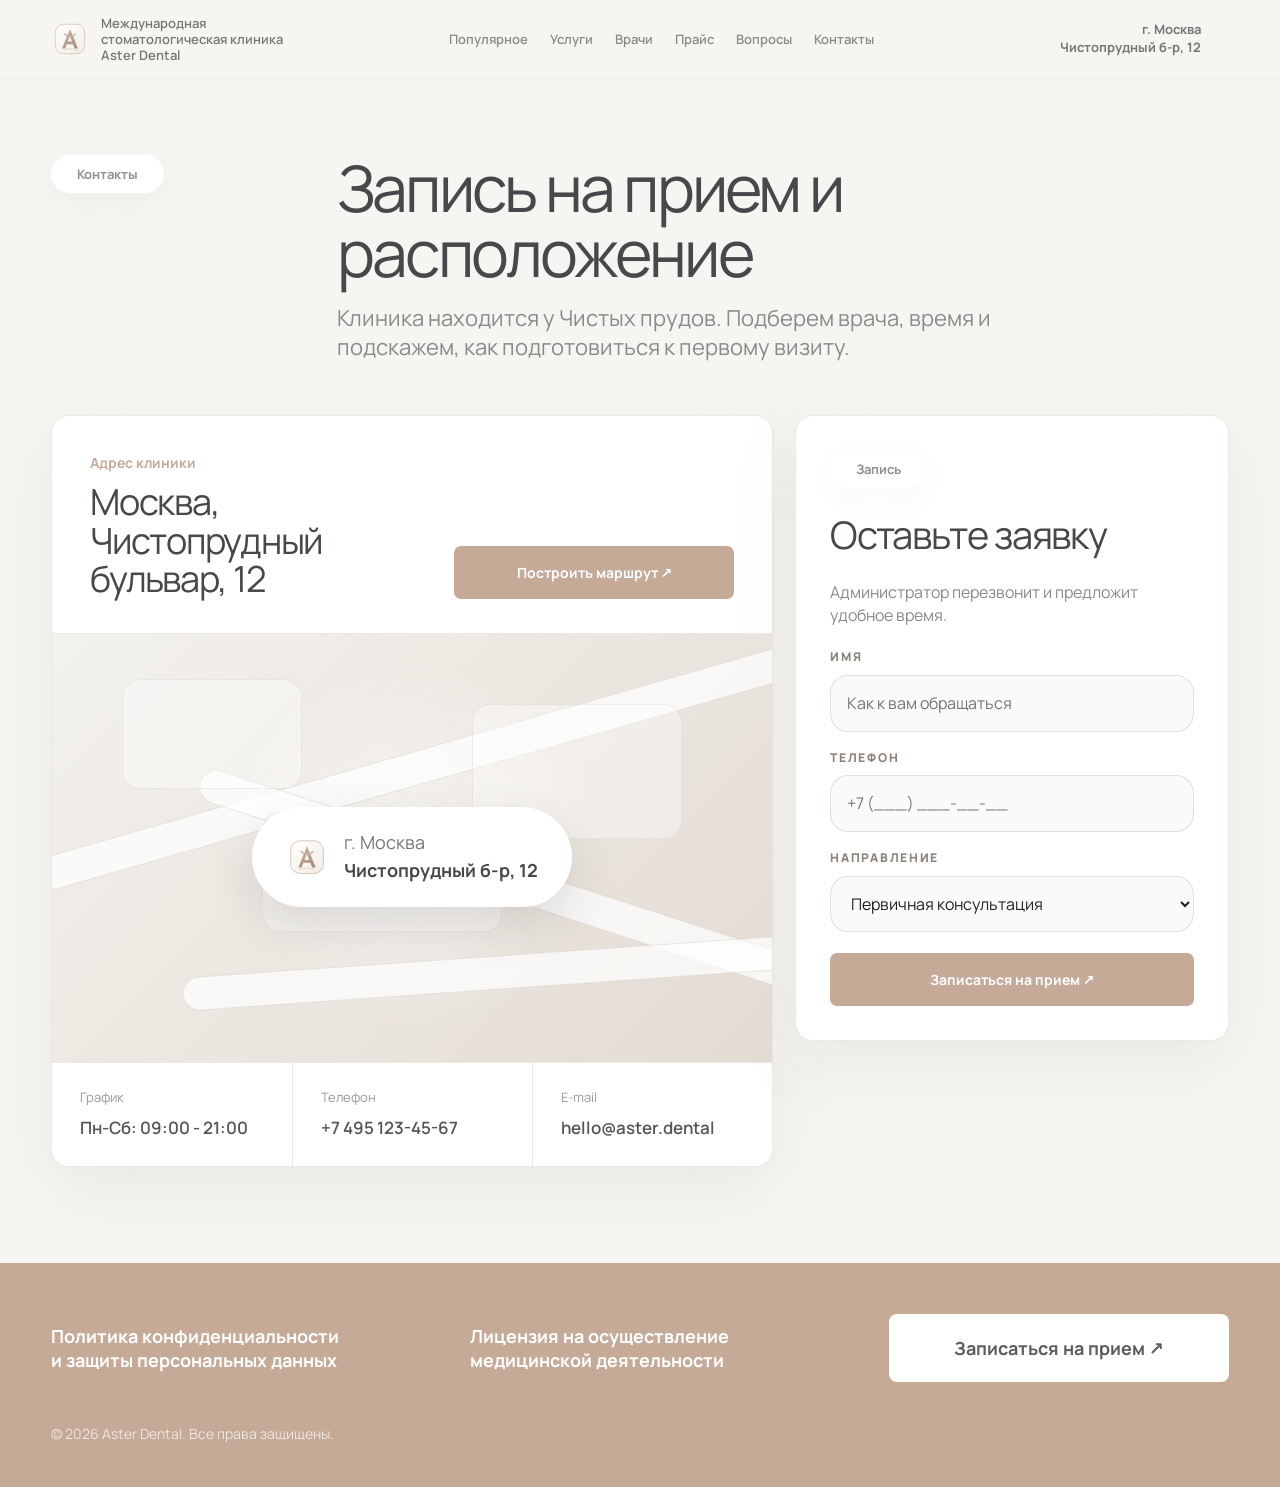
==== contacts.html @ 050e6648 "Initial dental clinic website" ====
<!DOCTYPE html>
<html lang="ru">
<head>
<meta charset="UTF-8" />
<meta name="viewport" content="width=device-width, initial-scale=1.0" />
<title>Контакты — Aster Dental</title>
<link rel="preconnect" href="https://fonts.googleapis.com" />
<link rel="preconnect" href="https://fonts.gstatic.com" crossorigin />
<link href="https://fonts.googleapis.com/css2?family=Manrope:wght@400;500;600;700&display=swap" rel="stylesheet" />
<link rel="stylesheet" href="styles.css" />
</head>
<body class="ref-page">
<header id="hdr" class="ref-header">
  <div class="ref-wrap ref-nav">
    <a class="ref-brand" href="index.html"><img src="assets/aster-mark.svg" alt="" /><span>Международная стоматологическая клиника Aster Dental</span></a>
    <nav class="ref-menu" aria-label="Основная навигация">
      <a href="index.html#programs">Популярное</a>
      <a href="portfolio.html">Услуги</a>
      <a href="index.html#doctors">Врачи</a>
      <a href="portfolio.html">Прайс</a>
      <a href="process.html">Вопросы</a>
      <a href="contacts.html">Контакты</a>
    </nav>
    <a class="ref-address" href="contacts.html">г. Москва<br>Чистопрудный б-р, 12</a>
    <button class="menu-toggle" id="menuBtn" aria-label="Открыть меню">☰</button>
  </div>
</header>

<div class="mobile-nav" id="mnav">
  <button class="close" id="mnavClose" aria-label="Закрыть меню">×</button>
  <a href="index.html">Главная</a>
  <a href="about.html">Клиника</a>
  <a href="portfolio.html">Услуги</a>
  <a href="process.html">Лечение</a>
  <a href="reviews.html">Отзывы</a>
  <a href="contacts.html">Контакты</a>
</div>

<main>
  <section class="contact-hero">
    <div class="ref-wrap contact-hero-grid">
      <span class="ref-chip">Контакты</span>
      <div>
        <h1>Запись на прием и расположение</h1>
        <p>Клиника находится у Чистых прудов. Подберем врача, время и подскажем, как подготовиться к первому визиту.</p>
      </div>
    </div>
  </section>

  <section class="contact-shell ref-wrap">
    <div class="contact-map-card reveal">
      <div class="contact-map-top">
        <div>
          <span>Адрес клиники</span>
          <h2>Москва, Чистопрудный бульвар, 12</h2>
        </div>
        <a class="ref-btn" href="https://yandex.ru/maps/?text=Москва%20Чистопрудный%20бульвар%2012">Построить маршрут ↗</a>
      </div>
      <div class="contact-map-visual" aria-label="Схема расположения клиники">
        <div class="map-street street-a"></div>
        <div class="map-street street-b"></div>
        <div class="map-street street-c"></div>
        <div class="map-block block-a"></div>
        <div class="map-block block-b"></div>
        <div class="map-block block-c"></div>
        <div class="map-pin-card"><img src="assets/aster-mark.svg" alt="" /><span>г. Москва<br><b>Чистопрудный б-р, 12</b></span></div>
      </div>
      <div class="contact-details">
        <div><span>График</span><b>Пн-Сб: 09:00 - 21:00</b></div>
        <div><span>Телефон</span><b><a href="tel:+74951234567">+7 495 123-45-67</a></b></div>
        <div><span>E-mail</span><b><a href="mailto:hello@aster.dental">hello@aster.dental</a></b></div>
      </div>
    </div>

    <form id="leadForm" class="contact-form-card reveal">
      <span class="ref-chip">Запись</span>
      <h2>Оставьте заявку</h2>
      <p>Администратор перезвонит и предложит удобное время.</p>
      <div class="field"><label for="name">Имя</label><input id="name" name="name" type="text" placeholder="Как к вам обращаться" required /></div>
      <div class="field"><label for="phone">Телефон</label><input id="phone" name="phone" type="tel" placeholder="+7 (___) ___-__-__" required /></div>
      <div class="field"><label for="service">Направление</label><select id="service" name="service"><option>Первичная консультация</option><option>Боль или срочный прием</option><option>Имплантация</option><option>Ортодонтия</option><option>Эстетика улыбки</option></select></div>
      <button class="ref-btn" type="submit">Записаться на прием ↗</button>
      <div id="formMsg" class="form-msg">Спасибо! Заявка принята. Мы свяжемся с вами в ближайшее время.</div>
    </form>
  </section>
</main>

<footer class="ref-footer">
  <div class="ref-wrap ref-footer-grid">
    <a href="#">Политика конфиденциальности<br>и защиты персональных данных</a>
    <a href="#">Лицензия на осуществление<br>медицинской деятельности</a>
    <a class="ref-footer-btn" href="contacts.html">Записаться на прием ↗</a>
  </div>
  <div class="ref-wrap ref-copy">© 2026 Aster Dental. Все права защищены.</div>
</footer>

<script src="main.js"></script>
</body>
</html>
---- styles.css ----
:root{
  --ink:#26231f;
  --ink-2:#4a443d;
  --teal:#6b908b;
  --teal-dark:#4e746f;
  --mint:#edf5f1;
  --aqua:#b7d4cd;
  --coral:#b88776;
  --champagne:#b99d72;
  --champagne-soft:#eadcc6;
  --cream:#f4eee5;
  --paper:#ffffff;
  --soft:#f8f4ee;
  --muted:#8a8177;
  --line:rgba(38,35,31,.12);
  --shadow:0 28px 90px rgba(74,68,61,.11);
  --shadow-deep:0 34px 110px rgba(74,68,61,.18);
}
*{box-sizing:border-box;margin:0;padding:0}
html{scroll-behavior:smooth}
body{
  font-family:"Manrope",system-ui,sans-serif;
  background:
    radial-gradient(circle at 15% 0%,rgba(255,255,255,.74),rgba(255,255,255,0) 340px),
    linear-gradient(180deg,rgba(255,255,255,.35),rgba(255,255,255,0) 360px),
    var(--cream);
  color:var(--ink);
  line-height:1.55;
  overflow-x:hidden;
  -webkit-font-smoothing:antialiased;
}
a{color:inherit;text-decoration:none}
img{display:block;max-width:100%}
button,input,textarea,select{font:inherit}
::selection{background:var(--aqua);color:var(--ink)}
.wrap{width:min(1180px,92vw);margin:0 auto}
.eyebrow{font-size:12px;text-transform:uppercase;letter-spacing:.18em;font-weight:800;color:var(--champagne);margin-bottom:14px}

header{
  position:fixed;
  inset:0 0 auto;
  z-index:100;
  transition:background .25s,box-shadow .25s,border-color .25s;
  border-bottom:1px solid transparent;
}
header.scrolled{background:rgba(244,238,229,.82);backdrop-filter:blur(22px);border-color:rgba(38,35,31,.08);box-shadow:0 14px 52px rgba(74,68,61,.08)}
.nav-wrap{height:82px;display:flex;align-items:center;justify-content:space-between;gap:20px}
.brand{display:inline-flex;align-items:center;gap:10px;font-size:20px;font-weight:900;letter-spacing:-.03em}
.brand img{width:34px;height:34px}
.nav-pill{display:flex;align-items:center;gap:4px;padding:6px;border:1px solid rgba(255,255,255,.68);border-radius:999px;background:rgba(255,255,255,.62);box-shadow:0 18px 52px rgba(74,68,61,.08),inset 0 1px 0 rgba(255,255,255,.82);backdrop-filter:blur(18px)}
.nav-pill a{padding:10px 17px;border-radius:999px;font-size:14px;font-weight:800;color:rgba(38,35,31,.58);transition:background .2s,color .2s,box-shadow .2s}
.nav-pill a:hover,.nav-pill a.active{background:var(--ink);color:#fff;box-shadow:0 10px 26px rgba(38,35,31,.16)}
.nav-actions{display:flex;align-items:center;gap:12px}
.phone{font-size:14px;font-weight:800;color:var(--ink-2)}
.btn{display:inline-flex;align-items:center;justify-content:center;gap:8px;border:0;border-radius:999px;padding:15px 24px;font-weight:900;font-size:14px;cursor:pointer;transition:transform .2s,box-shadow .2s,background .2s,color .2s;white-space:nowrap}
.btn:hover{transform:translateY(-2px)}
.btn-primary{background:linear-gradient(135deg,var(--teal),var(--teal-dark));color:#fff;box-shadow:0 18px 38px rgba(78,116,111,.25),inset 0 1px 0 rgba(255,255,255,.28)}
.btn-primary:hover{background:var(--teal-dark)}
.btn-soft{background:rgba(255,255,255,.76);color:var(--ink);border:1px solid rgba(255,255,255,.70);box-shadow:0 16px 34px rgba(11,24,32,.08),inset 0 1px 0 rgba(255,255,255,.95)}
.btn-light{background:#fff;color:var(--ink);box-shadow:0 14px 34px rgba(18,33,42,.08)}
.menu-toggle{display:none;border:0;background:var(--ink);color:#fff;width:44px;height:44px;border-radius:50%;font-size:22px}

.mobile-nav{position:fixed;inset:0;z-index:200;background:var(--cream);display:flex;flex-direction:column;align-items:center;justify-content:center;gap:12px;transform:translateY(-100%);transition:transform .35s ease}
.mobile-nav.open{transform:none}
.mobile-nav a{font-size:30px;font-weight:900}
.mobile-nav .close{position:absolute;top:24px;right:28px;border:0;background:none;font-size:44px;color:var(--ink)}

.hero{position:relative;overflow:hidden;padding:132px 0 72px}
.hero::before{content:"";position:absolute;inset:0;background:linear-gradient(180deg,rgba(255,255,255,.28),rgba(255,255,255,0));pointer-events:none}
.hero-shell{position:relative;z-index:1}
.hero-copy{max-width:920px;margin:0 auto 42px;text-align:center}
.hero-kicker{display:flex;gap:10px;flex-wrap:wrap;margin-bottom:22px}
.hero-copy .hero-kicker{justify-content:center}
.hero-kicker span{display:inline-flex;align-items:center;min-height:32px;padding:7px 13px;border:1px solid rgba(185,157,114,.35);border-radius:999px;background:rgba(255,255,255,.58);box-shadow:inset 0 1px 0 rgba(255,255,255,.82);font-size:11px;text-transform:uppercase;letter-spacing:.15em;font-weight:900;color:var(--ink)}
.hero-kicker span:first-child{background:#3b3630;border-color:#3b3630;color:#fff}
.hero h1{font-size:clamp(48px,7.7vw,104px);line-height:.94;letter-spacing:-.075em;font-weight:900;text-wrap:balance}
.hero p{font-size:18px;color:var(--muted);max-width:690px;margin:24px auto 30px}
.hero-actions{display:flex;gap:12px;flex-wrap:wrap;justify-content:center}
.hero-showcase{position:relative;border-radius:34px;overflow:hidden;height:520px;box-shadow:var(--shadow-deep);border:1px solid rgba(255,255,255,.78);background:#fff}
.hero-showcase>img{width:100%;height:100%;object-fit:cover}
.hero-showcase::after{content:"";position:absolute;inset:0;background:linear-gradient(180deg,rgba(0,0,0,0) 42%,rgba(38,35,31,.34));pointer-events:none}
.showcase-caption{position:absolute;left:28px;right:28px;bottom:26px;z-index:2;display:flex;gap:10px;flex-wrap:wrap}
.showcase-caption span{display:inline-flex;align-items:center;padding:9px 14px;border-radius:999px;background:rgba(255,255,255,.72);backdrop-filter:blur(14px);border:1px solid rgba(255,255,255,.62);font-size:12px;font-weight:900;color:var(--ink)}
.hero-panel{position:absolute;right:28px;top:28px;z-index:3;width:300px;background:rgba(255,255,255,.80);border:1px solid rgba(255,255,255,.82);backdrop-filter:blur(20px);border-radius:28px;padding:26px;box-shadow:var(--shadow),inset 0 1px 0 rgba(255,255,255,.9);display:grid;gap:15px}
.panel-title{padding-bottom:18px;border-bottom:1px solid var(--line);font-size:12px;text-transform:uppercase;letter-spacing:.18em;font-weight:900;color:var(--champagne)}
.hero-panel div{padding-bottom:15px;border-bottom:1px solid var(--line)}
.hero-panel div:last-child{border-bottom:0;padding-bottom:0}
.hero-panel strong{display:block;font-size:38px;letter-spacing:-.05em;line-height:1;color:var(--teal)}
.hero-panel span{display:block;color:var(--muted);font-weight:700;margin-top:4px}

.section{padding:108px 0}
.trust-strip{padding:42px 0;background:linear-gradient(135deg,var(--ink),#112832);color:#fff}
.trust-grid{display:grid;grid-template-columns:repeat(4,1fr);gap:1px;background:rgba(255,255,255,.13);border-radius:28px;overflow:hidden;border:1px solid rgba(255,255,255,.10);box-shadow:0 28px 80px rgba(0,0,0,.18)}
.trust-item{background:rgba(255,255,255,.045);padding:30px}
.trust-item span{color:var(--champagne-soft);font-weight:900;font-size:13px}
.trust-item b{display:block;margin:18px 0 8px;font-size:18px}
.trust-item p{color:rgba(255,255,255,.68);font-size:14px}

.split{display:grid;grid-template-columns:1.1fr .9fr;gap:80px;align-items:start}
.section-head h2,.sec-top h2,.cta h2,.subhero h1{font-size:clamp(34px,5vw,64px);line-height:1.02;letter-spacing:-.055em;font-weight:900}
.lead-block p{font-size:18px;color:var(--muted);margin-bottom:24px}
.text-link{display:inline-flex;align-items:center;gap:8px;font-weight:900;color:var(--teal)}
.text-link::after{content:"↗";font-size:16px}
.visual-row{display:grid;grid-template-columns:1.25fr .75fr;gap:24px;margin-top:54px;align-items:stretch}
.visual-card,.quote-card,.doctor,.service-card,.rev,.ci-card,.form{border-radius:30px}
.visual-card{overflow:hidden;min-height:440px;box-shadow:var(--shadow-deep);border:1px solid rgba(255,255,255,.72)}
.visual-card img{width:100%;height:100%;object-fit:cover}
.quote-card{background:linear-gradient(180deg,#fff,#fbf6ec);padding:38px;box-shadow:var(--shadow);display:flex;flex-direction:column;justify-content:space-between;border:1px solid rgba(199,166,106,.22)}
.quote-card img{width:120px;margin-bottom:36px}
.quote-card p{font-size:24px;line-height:1.25;letter-spacing:-.03em;font-weight:800}
.quote-card span{margin-top:26px;color:var(--muted);font-weight:800}

.muted-section{background:linear-gradient(180deg,var(--soft),#f8f5ed)}
.sec-top{display:flex;justify-content:space-between;align-items:end;gap:24px;margin-bottom:44px}
.sec-top h2{max-width:760px}
.service-grid{display:grid;grid-template-columns:repeat(4,1fr);gap:18px}
.service-card{min-height:318px;background:linear-gradient(180deg,#fff,#fbf7ef);padding:30px;border:1px solid rgba(11,24,32,.09);box-shadow:0 22px 58px rgba(11,24,32,.08);display:flex;flex-direction:column;justify-content:space-between;position:relative;overflow:hidden;transition:transform .25s,box-shadow .25s,border-color .25s}
.service-card::before{content:"";position:absolute;left:30px;right:30px;top:0;height:3px;background:linear-gradient(90deg,var(--champagne),var(--aqua))}
.service-card:hover{transform:translateY(-7px);box-shadow:var(--shadow-deep);border-color:rgba(199,166,106,.34)}
.service-card span{color:var(--champagne);font-size:12px;text-transform:uppercase;letter-spacing:.16em;font-weight:900}
.service-card h3{font-size:25px;line-height:1.08;letter-spacing:-.04em;margin:48px 0 12px}
.service-card p{color:var(--muted);font-size:15px}

.doctors{display:grid;grid-template-columns:repeat(3,1fr);gap:22px}
.doctor{overflow:hidden;background:#fff;border:1px solid rgba(11,24,32,.09);box-shadow:0 22px 60px rgba(11,24,32,.08)}
.doctor img{height:360px;width:100%;object-fit:cover;object-position:center top}
.doctor h3{font-size:23px;letter-spacing:-.03em;padding:22px 24px 4px}
.doctor p{padding:0 24px 24px;color:var(--muted);font-weight:700}

.cta-section{padding:38px 0 92px}
.cta{background:linear-gradient(135deg,#08141b,#12313b);color:#fff;border-radius:36px;padding:62px;display:flex;align-items:center;justify-content:space-between;gap:30px;position:relative;overflow:hidden;box-shadow:var(--shadow-deep)}
.cta::before{content:"";position:absolute;inset:0;background:linear-gradient(90deg,rgba(199,166,106,.20),transparent 46%,rgba(142,219,210,.16));opacity:.9}
.cta>*{position:relative}
.cta .eyebrow{color:var(--aqua)}
.cta p{color:rgba(255,255,255,.72);margin-top:18px;font-size:17px;max-width:560px}

.signature-section{background:#fff;padding:118px 0;border-top:1px solid rgba(11,24,32,.08);border-bottom:1px solid rgba(11,24,32,.08)}
.signature-grid{display:grid;grid-template-columns:1fr 1.1fr;gap:64px;align-items:start}
.signature-copy h2{font-size:58px;line-height:1;letter-spacing:-.06em;font-weight:900;text-wrap:balance}
.signature-copy p{margin-top:22px;color:var(--muted);font-size:18px;max-width:500px}
.signature-list{display:grid;gap:14px}
.signature-list div{display:grid;grid-template-columns:64px 1fr;column-gap:22px;row-gap:6px;padding:24px;border:1px solid rgba(11,24,32,.10);border-radius:28px;background:linear-gradient(180deg,#fff,#fbf7ef);box-shadow:0 16px 42px rgba(11,24,32,.06)}
.signature-list span{grid-row:span 2;color:var(--champagne);font-weight:900;font-size:20px}
.signature-list b{font-size:22px;letter-spacing:-.035em}
.signature-list p{color:var(--muted)}

.subhero{padding:150px 0 74px;background:linear-gradient(135deg,var(--soft),var(--cream));position:relative;overflow:hidden;border-bottom:1px solid var(--line)}
.subhero::after{content:"";position:absolute;right:0;bottom:-90px;width:min(48vw,620px);height:360px;background:url("assets/smile-map.svg") center/contain no-repeat;opacity:.42}
.subhero .wrap{position:relative;z-index:1}
.breadcrumb{font-size:12px;text-transform:uppercase;letter-spacing:.16em;font-weight:900;color:var(--teal);margin-bottom:16px}
.subhero p{font-size:18px;color:var(--muted);max-width:660px;margin-top:20px}

.feature-grid{display:grid;grid-template-columns:repeat(3,1fr);gap:18px}
.feature{background:#fff;border:1px solid var(--line);border-radius:26px;padding:28px;box-shadow:0 18px 46px rgba(18,33,42,.05)}
.feature b{display:block;font-size:22px;letter-spacing:-.03em;margin-bottom:10px}
.feature p{color:var(--muted)}
.wide-photo{border-radius:34px;overflow:hidden;min-height:440px;margin-top:50px;box-shadow:var(--shadow)}
.wide-photo img{width:100%;height:100%;object-fit:cover}

.price-grid{display:grid;grid-template-columns:repeat(2,1fr);gap:18px}
.price-card{background:#fff;border:1px solid var(--line);border-radius:28px;padding:30px;display:grid;grid-template-columns:1fr auto;gap:18px;align-items:start}
.price-card h3{font-size:26px;letter-spacing:-.04em;margin-bottom:8px}
.price-card p{color:var(--muted)}
.price-card strong{color:var(--teal);font-size:22px;white-space:nowrap}

.timeline{max-width:940px}
.tl-item{display:grid;grid-template-columns:110px 1fr;gap:34px;padding:34px 0;border-top:1px solid var(--line)}
.tl-item .num{font-size:54px;font-weight:900;line-height:1;color:var(--teal)}
.tl-item h3{font-size:28px;letter-spacing:-.04em;margin-bottom:10px}
.tl-item p{color:var(--muted);font-size:17px}
.faq{max-width:900px}
.faq-item{border-top:1px solid var(--line)}
.faq-item:last-child{border-bottom:1px solid var(--line)}
.faq-q{display:flex;align-items:center;justify-content:space-between;gap:18px;padding:26px 0;font-size:20px;font-weight:900;cursor:pointer}
.faq-q .pl{color:var(--teal);font-size:28px;transition:transform .25s}
.faq-item.open .pl{transform:rotate(45deg)}
.faq-a{max-height:0;overflow:hidden;transition:max-height .3s;color:var(--muted);font-size:16px}
.faq-item.open .faq-a{max-height:220px;padding-bottom:24px}

.rev-grid{display:grid;grid-template-columns:repeat(3,1fr);gap:18px}
.rev{background:#fff;border:1px solid var(--line);padding:28px;box-shadow:0 18px 46px rgba(18,33,42,.05)}
.stars{color:var(--coral);letter-spacing:2px;margin-bottom:18px}
.rev p{color:var(--ink-2);font-size:16px}
.who{display:flex;align-items:center;gap:12px;margin-top:24px}
.avatar{width:44px;height:44px;border-radius:50%;background:var(--mint);display:grid;place-items:center;color:var(--teal);font-weight:900}
.who b{display:block}.who span{color:var(--muted);font-size:13px;font-weight:700}

.contact-grid{display:grid;grid-template-columns:1.05fr .95fr;gap:44px;align-items:start}
.form{background:#fff;border:1px solid var(--line);box-shadow:var(--shadow);padding:32px;display:grid;gap:18px}
.field{display:grid;gap:8px}
.field label{font-size:12px;text-transform:uppercase;letter-spacing:.14em;color:var(--muted);font-weight:900}
.field input,.field textarea,.field select{border:1px solid var(--line);border-radius:18px;background:#f8fbfa;padding:15px 16px;color:var(--ink);outline:none}
.field input:focus,.field textarea:focus,.field select:focus{border-color:var(--teal);box-shadow:0 0 0 4px rgba(15,143,140,.10)}
.field textarea{min-height:132px;resize:vertical}
.form-msg{display:none;border-radius:18px;background:var(--mint);color:var(--teal-dark);padding:16px;font-weight:800}
.form-msg.show{display:block}
.contact-info{display:grid;gap:16px}
.ci-card{background:#fff;border:1px solid var(--line);padding:24px}
.ci-card .k{font-size:12px;text-transform:uppercase;letter-spacing:.14em;color:var(--muted);font-weight:900;margin-bottom:8px}
.ci-card .v{font-size:21px;font-weight:900;letter-spacing:-.03em}
.map{height:300px;border-radius:28px;background:url("assets/smile-map.svg") center/80% no-repeat,var(--soft);border:1px solid var(--line)}

footer{background:var(--ink);color:#fff;padding:66px 0 28px}
.footer-grid{display:grid;grid-template-columns:1.4fr 1fr 1fr;gap:44px;padding-bottom:44px;border-bottom:1px solid rgba(255,255,255,.13)}
footer .brand img{filter:none}
footer p,footer a{color:rgba(255,255,255,.68)}
footer h4{font-size:13px;text-transform:uppercase;letter-spacing:.15em;color:var(--aqua);margin-bottom:14px}
footer a{display:block;margin:9px 0;font-weight:700}
.foot-bottom{display:flex;justify-content:space-between;gap:16px;flex-wrap:wrap;padding-top:22px;color:rgba(255,255,255,.5);font-size:13px}

.reveal{opacity:0;transform:translateY(24px);transition:opacity .75s ease,transform .75s ease}
.reveal.in{opacity:1;transform:none}

@media(max-width:1040px){
  .nav-pill,.phone{display:none}
  .menu-toggle{display:block}
  .split,.visual-row,.contact-grid,.signature-grid{grid-template-columns:1fr}
  .hero-showcase{height:440px}
  .hero-panel{position:static;width:auto;margin:16px;grid-template-columns:repeat(3,1fr)}
  .hero-panel div{border-bottom:0;border-right:1px solid var(--line);padding-bottom:0;padding-right:16px}
  .hero-panel div:last-child{border-right:0}
  .panel-title{grid-column:1/-1;border-right:0!important;border-bottom:1px solid var(--line)!important;padding-bottom:14px!important}
  .trust-grid,.service-grid{grid-template-columns:repeat(2,1fr)}
  .price-grid,.doctors,.rev-grid,.feature-grid{grid-template-columns:1fr 1fr}
  .signature-copy h2{font-size:48px}
}
@media(max-width:720px){
  .nav-wrap{height:72px}
  .nav-actions .btn{display:none}
  .hero{padding:112px 0 46px}
  .hero-copy{text-align:left;margin-bottom:28px}
  .hero-copy .hero-kicker,.hero-actions{justify-content:flex-start}
  .hero h1{font-size:42px;line-height:.98;letter-spacing:-.055em}
  .hero-kicker span{font-size:10px;letter-spacing:.12em}
  .hero-showcase{border-radius:26px;height:360px}
  .showcase-caption{left:16px;right:16px;bottom:16px}
  .showcase-caption span{font-size:11px;padding:8px 11px}
  .hero-panel,.trust-grid,.service-grid,.price-grid,.doctors,.rev-grid,.feature-grid,.footer-grid{grid-template-columns:1fr}
  .hero-panel div{border-right:0;border-bottom:1px solid var(--line);padding-right:0;padding-bottom:16px}
  .hero-panel div:last-child{border-bottom:0;padding-bottom:0}
  .panel-title{grid-column:auto}
  .section{padding:76px 0}
  .sec-top,.cta{display:grid}
  .cta{padding:34px;border-radius:26px}
  .signature-section{padding:78px 0}
  .signature-copy h2{font-size:36px}
  .signature-list div{grid-template-columns:1fr;padding:22px}
  .tl-item{grid-template-columns:1fr;gap:8px}
  .price-card{grid-template-columns:1fr}
  .visual-card{min-height:300px}
  .quote-card p{font-size:21px}
}

/* Reference-inspired medical landing */
.ref-page{
  --ref-bg:#f7f5f2;
  --ref-card:#ffffff;
  --ref-text:#484b4d;
  --ref-muted:#8f8f8f;
  --ref-line:#ece8e4;
  --ref-accent:#c5aa98;
  --ref-accent-dark:#a98b78;
  background:var(--ref-bg);
  color:var(--ref-text);
}
.ref-wrap{width:min(1180px,92vw);margin:0 auto}
.ref-header{position:sticky;background:rgba(247,245,242,.84);backdrop-filter:blur(18px);border-bottom:1px solid rgba(0,0,0,.04)}
.ref-nav{height:78px;display:grid;grid-template-columns:260px 1fr 190px auto;align-items:center;gap:28px}
.ref-brand{display:flex;align-items:center;gap:12px;font-size:13px;line-height:1.25;color:#777;font-weight:600}
.ref-brand img{width:38px;height:38px;border-radius:0}
.ref-menu{display:flex;justify-content:center;gap:22px;font-size:13px;color:#8a8a8a;font-weight:600}
.ref-menu a:hover{color:var(--ref-text)}
.ref-address{text-align:right;font-size:13px;line-height:1.35;color:#777;font-weight:700}

.ref-hero{padding:38px 0 82px}
.ref-hero-card{background:#fff;border:1px solid var(--ref-line);border-radius:22px;overflow:hidden;box-shadow:0 22px 70px rgba(95,86,78,.08)}
.ref-hero-top{display:grid;grid-template-columns:1fr 310px;gap:44px;padding:38px 62px 28px;border-bottom:1px solid var(--ref-line)}
.ref-hero h1{font-size:clamp(44px,5vw,66px);font-weight:400;line-height:1.08;letter-spacing:-.045em;color:#414344;max-width:none}
.ref-hero h1 span{display:inline-block;color:var(--ref-accent);text-transform:uppercase;letter-spacing:.035em}
.ref-hero-cta{align-self:end}
.ref-hero-cta p{font-size:18px;line-height:1.35;color:#8a8a8a;margin-bottom:22px}
.ref-btn,.ref-program a,.ref-directions a,.ref-doctor a,.ref-review-stat a,.ref-footer-btn{
  display:inline-flex;align-items:center;justify-content:center;border-radius:7px;background:var(--ref-accent);color:#fff;font-weight:700;font-size:14px;padding:16px 26px;border:0;box-shadow:none
}
.ref-btn{width:100%}
.ref-hero-photo{position:relative;height:455px;overflow:hidden}
.ref-hero-photo>img{width:100%;height:100%;object-fit:cover;filter:saturate(.68) contrast(.96) sepia(.08)}
.ref-stats{position:absolute;left:60px;right:60px;bottom:24px;display:grid;grid-template-columns:repeat(5,1fr);gap:0;background:rgba(166,145,132,.74);backdrop-filter:blur(12px);border-radius:10px;padding:28px 34px;color:#fff}
.ref-stats div{padding:0 22px;border-right:1px solid rgba(255,255,255,.22)}
.ref-stats div:last-child{border-right:0}
.ref-stats b{display:block;font-size:30px;font-weight:500;letter-spacing:-.03em}
.ref-stats span{display:block;margin-top:6px;font-size:14px;line-height:1.25;color:rgba(255,255,255,.78)}

.ref-section{padding:92px 0}
.ref-section-head{display:grid;grid-template-columns:240px minmax(0,560px);gap:46px;align-items:start;margin-bottom:42px}
.ref-chip{display:inline-flex;width:max-content;align-items:center;justify-content:center;min-height:38px;padding:9px 26px;border-radius:999px;background:#fff;color:#909090;font-size:13px;font-weight:700;box-shadow:0 10px 30px rgba(70,65,60,.04)}
.ref-section h2,.ref-clinic h2,.ref-review-title h2,.ref-location h2{font-size:clamp(34px,4vw,54px);line-height:1.08;font-weight:400;letter-spacing:-.035em;color:#45494b}
.ref-section p{color:#8b8b8b;font-size:17px;line-height:1.45}

.ref-programs{display:grid;grid-template-columns:repeat(4,1fr);gap:18px}
.ref-program{min-height:215px;background:#fff;border:1px solid var(--ref-line);border-radius:8px;padding:26px;display:flex;flex-direction:column;align-items:flex-start;box-shadow:0 18px 46px rgba(82,75,68,.06)}
.ref-program span{color:var(--ref-accent);font-size:22px;font-weight:500;margin-bottom:14px}
.ref-program h3{font-size:21px;line-height:1.12;font-weight:500;color:#555;margin-bottom:10px}
.ref-program p{font-size:14px;margin-bottom:auto}
.ref-program a{margin-top:22px;padding:10px 18px;font-size:12px;border-radius:4px}
.ref-program-dark{background:#a5a19c;color:#fff}
.ref-program-dark span,.ref-program-dark h3,.ref-program-dark p{color:#fff}
.ref-program-dark a{background:#fff;color:#777}

.ref-directions{background:#fff;border-radius:10px;border:1px solid var(--ref-line);overflow:hidden}
.ref-directions div{display:grid;grid-template-columns:190px 1fr 160px 130px;gap:24px;align-items:center;padding:23px 28px;border-bottom:1px solid var(--ref-line)}
.ref-directions div:last-child{border-bottom:0}
.ref-directions b{font-size:17px;color:#686868;font-weight:600}
.ref-directions span,.ref-directions em{font-style:normal;color:#8c8c8c;font-size:14px;line-height:1.3}
.ref-directions a{padding:11px 14px;font-size:12px;border-radius:4px}

.ref-clinic{display:grid;grid-template-columns:1fr 470px;gap:52px;align-items:stretch;background:#fff;border-radius:10px;border:1px solid var(--ref-line);padding:44px}
.ref-clinic h2{margin:28px 0 18px}
.ref-clinic>img{width:100%;height:100%;min-height:390px;object-fit:cover;border-radius:8px}
.ref-mini-grid{display:grid;grid-template-columns:1fr 1fr;gap:16px;margin-top:30px}
.ref-mini-grid span{color:#777;font-size:14px;border-top:1px solid var(--ref-line);padding-top:12px}

.ref-doctors{display:grid;grid-template-columns:repeat(3,1fr);gap:22px;align-items:stretch}
.ref-doctor{background:#fff;border:1px solid var(--ref-line);border-radius:10px;overflow:hidden;box-shadow:0 18px 46px rgba(82,75,68,.06)}
.ref-doctor img{width:100%;height:390px;object-fit:cover;object-position:center top;filter:saturate(.88) contrast(.98) sepia(.05)}
.ref-doctor div{padding:24px}
.ref-doctor span{color:var(--ref-accent);font-size:18px}
.ref-doctor h3{font-size:26px;font-weight:400;line-height:1.08;margin:4px 0 12px}
.ref-doctor p{font-size:14px;margin-bottom:22px}
.ref-doctor a{padding:13px 18px;border-radius:5px}

.ref-reviews{display:grid;grid-template-columns:1fr 1.05fr 1fr;gap:24px;align-items:start}
.ref-review-title{grid-column:1 / 3;display:grid;grid-template-columns:240px 1fr;gap:46px}
.ref-review-title h2{margin-bottom:12px}
.ref-rating{background:#fff;border-radius:10px;padding:28px;border:1px solid var(--ref-line)}
.ref-rating>b{font-size:58px;font-weight:400;color:var(--ref-accent);letter-spacing:-.04em}
.ref-rating>span{display:inline-block;color:#777;font-size:18px;line-height:1.25;margin-left:12px}
.ref-rating div{display:grid;grid-template-columns:1fr 1fr;gap:10px;margin-top:24px}
.ref-rating em{font-style:normal;background:#f0eeee;border-radius:5px;padding:13px;text-align:center;color:#676767;font-weight:700}
.ref-video-card,.ref-before-after{position:relative;border-radius:10px;overflow:hidden;min-height:410px;background:#ddd}
.ref-video-card img,.ref-before-after img{width:100%;height:100%;object-fit:cover;position:absolute;inset:0}
.ref-video-card::after,.ref-before-after::after{content:"";position:absolute;inset:0;background:linear-gradient(180deg,transparent 45%,rgba(0,0,0,.38))}
.ref-video-card span,.ref-before-after span{position:absolute;left:24px;bottom:24px;z-index:2;color:#fff;font-size:28px;line-height:1.08}
.ref-video-card button,.ref-before-after button{position:absolute;right:24px;bottom:24px;z-index:2;width:58px;height:58px;border-radius:50%;border:0;background:var(--ref-accent);color:#fff;font-size:22px}
.ref-before-after{min-height:205px}
.ref-before-after span{font-size:24px}
.ref-text-review,.ref-review-stat{background:#fff;border:1px solid var(--ref-line);border-radius:10px;padding:34px;min-height:205px}
.ref-text-review h3{font-size:30px;font-weight:400;color:var(--ref-accent);margin-bottom:14px}
.ref-text-review p{font-size:19px;color:#666}
.ref-review-stat span{font-size:58px;color:var(--ref-accent);font-weight:400}
.ref-review-stat a{margin-top:24px;width:100%}

.ref-location-head{display:grid;grid-template-columns:240px minmax(0,680px);gap:46px;margin-bottom:48px}
.ref-map{height:430px;border-radius:18px 18px 0 0;background:url("assets/smile-map.svg") center/cover no-repeat,#e9e5df;position:relative;filter:grayscale(.1) saturate(.72);overflow:hidden}
.ref-map::after{content:"";position:absolute;inset:0;background:rgba(244,238,229,.52)}
.ref-map-pin{position:absolute;z-index:2;left:50%;top:50%;transform:translate(-50%,-50%);display:flex;align-items:center;gap:16px;background:#fff;border-radius:999px;padding:22px 36px;font-size:18px;color:#777;box-shadow:0 18px 45px rgba(70,65,60,.12)}
.ref-map-pin img{width:42px;height:42px}
.ref-map-pin b{color:#444}

.ref-footer{background:var(--ref-accent);color:#fff;padding:42px 0}
.ref-footer-grid{display:grid;grid-template-columns:1fr 1fr 340px;gap:40px;align-items:center}
.ref-footer a{color:#fff;font-size:18px;line-height:1.35}
.ref-footer-btn{background:#fff;color:#5f5b58!important;border-radius:8px;padding:22px 34px;font-size:18px}
.ref-copy{margin-top:32px;color:rgba(255,255,255,.7);font-size:14px}

.contact-hero{padding:76px 0 52px}
.contact-hero-grid{display:grid;grid-template-columns:240px minmax(0,720px);gap:46px;align-items:start}
.contact-hero h1{font-size:clamp(42px,5vw,72px);font-weight:400;line-height:1.02;letter-spacing:-.045em;color:#45494b}
.contact-hero p{font-size:22px;line-height:1.35;color:#8a8a8a;margin-top:18px}
.contact-shell{display:grid;grid-template-columns:1.25fr .75fr;gap:22px;align-items:start;padding-bottom:96px}
.contact-map-card,.contact-form-card{background:#fff;border:1px solid var(--ref-line);border-radius:18px;box-shadow:0 22px 70px rgba(95,86,78,.08);overflow:hidden}
.contact-map-top{display:grid;grid-template-columns:1fr 280px;gap:28px;align-items:end;padding:34px 38px}
.contact-map-top span,.contact-form-card>span:not(.ref-chip){color:var(--ref-accent);font-size:14px;font-weight:700}
.contact-map-top h2{font-size:36px;font-weight:400;line-height:1.08;letter-spacing:-.035em;color:#45494b;margin-top:8px}
.contact-map-visual{position:relative;height:430px;background:#e9e6df;overflow:hidden;border-top:1px solid var(--ref-line);border-bottom:1px solid var(--ref-line)}
.contact-map-visual::before{content:"";position:absolute;inset:0;background:radial-gradient(circle at 50% 50%,rgba(255,255,255,.6),rgba(255,255,255,0) 44%),linear-gradient(135deg,rgba(255,255,255,.45),rgba(197,170,152,.18))}
.map-street{position:absolute;height:34px;background:rgba(255,255,255,.72);border:1px solid rgba(180,173,166,.28);border-radius:999px;transform-origin:center}
.street-a{width:900px;left:-130px;top:130px;transform:rotate(-16deg)}
.street-b{width:740px;right:-150px;top:245px;transform:rotate(18deg)}
.street-c{width:620px;left:130px;bottom:72px;transform:rotate(-4deg)}
.map-block{position:absolute;background:rgba(255,255,255,.38);border:1px solid rgba(180,173,166,.2);border-radius:18px}
.block-a{width:180px;height:110px;left:70px;top:45px}
.block-b{width:210px;height:135px;right:90px;top:70px}
.block-c{width:240px;height:120px;left:210px;bottom:130px}
.map-pin-card{position:absolute;left:50%;top:52%;transform:translate(-50%,-50%);display:flex;align-items:center;gap:16px;background:#fff;border-radius:999px;padding:22px 34px;color:#777;font-size:18px;box-shadow:0 18px 45px rgba(70,65,60,.16)}
.map-pin-card img{width:42px;height:42px}.map-pin-card b{color:#45494b}
.contact-details{display:grid;grid-template-columns:repeat(3,1fr);gap:1px;background:var(--ref-line)}
.contact-details div{background:#fff;padding:24px 28px}
.contact-details span{display:block;color:#999;font-size:13px;margin-bottom:8px}
.contact-details b{font-size:17px;color:#555;font-weight:600}
.contact-form-card{padding:34px;display:grid;gap:17px}
.contact-form-card h2{font-size:38px;font-weight:400;letter-spacing:-.035em;color:#45494b}
.contact-form-card p{color:#8a8a8a;font-size:16px;line-height:1.45;margin-bottom:4px}
.contact-form-card .ref-btn{width:100%;margin-top:4px}

@media(max-width:1040px){
  .ref-nav{grid-template-columns:1fr auto}
  .ref-menu,.ref-address{display:none}
  .ref-hero-top,.ref-section-head,.ref-clinic,.ref-review-title,.ref-location-head{grid-template-columns:1fr}
  .ref-programs,.ref-doctors{grid-template-columns:1fr 1fr}
  .ref-directions div{grid-template-columns:1fr 1fr}
  .ref-stats{grid-template-columns:repeat(3,1fr)}
  .ref-reviews{grid-template-columns:1fr 1fr}
  .ref-rating{grid-column:1/-1}
  .contact-hero-grid,.contact-shell,.contact-map-top{grid-template-columns:1fr}
  .contact-details{grid-template-columns:1fr}
}
@media(max-width:720px){
  .ref-nav{height:68px}
  .ref-brand span{font-size:12px}
  .ref-hero{padding:26px 0 64px}
  .ref-hero-card{border-radius:16px}
  .ref-hero-top{padding:34px 24px 28px}
  .ref-hero h1{font-size:40px}
  .ref-hero h1 span{letter-spacing:0}
  .ref-hero-photo{height:auto;overflow:visible}
  .ref-hero-photo>img{height:310px}
  .ref-stats{position:static;grid-template-columns:1fr;background:var(--ref-accent);border-radius:0;padding:22px}
  .ref-stats div{border-right:0;border-bottom:1px solid rgba(255,255,255,.22);padding:14px 0}
  .ref-stats div:last-child{border-bottom:0}
  .ref-section{padding:64px 0}
  .ref-programs,.ref-doctors,.ref-reviews,.ref-footer-grid{grid-template-columns:1fr}
  .ref-review-title,.ref-rating,.ref-video-card,.ref-text-review,.ref-before-after,.ref-review-stat{grid-column:auto!important}
  .ref-directions div{grid-template-columns:1fr;gap:10px}
  .ref-clinic{padding:24px}
  .ref-clinic>img{min-height:260px}
  .ref-review-title{display:block}
  .ref-rating>span{margin-left:0;display:block}
  .ref-video-card{min-height:360px}
  .ref-footer-btn{width:100%}
  .contact-hero{padding:46px 0 34px}
  .contact-hero h1{font-size:42px}
  .contact-hero p{font-size:18px}
  .contact-map-top,.contact-form-card{padding:24px}
  .contact-map-visual{height:340px}
  .map-pin-card{width:86%;border-radius:18px;padding:18px;font-size:15px}
}
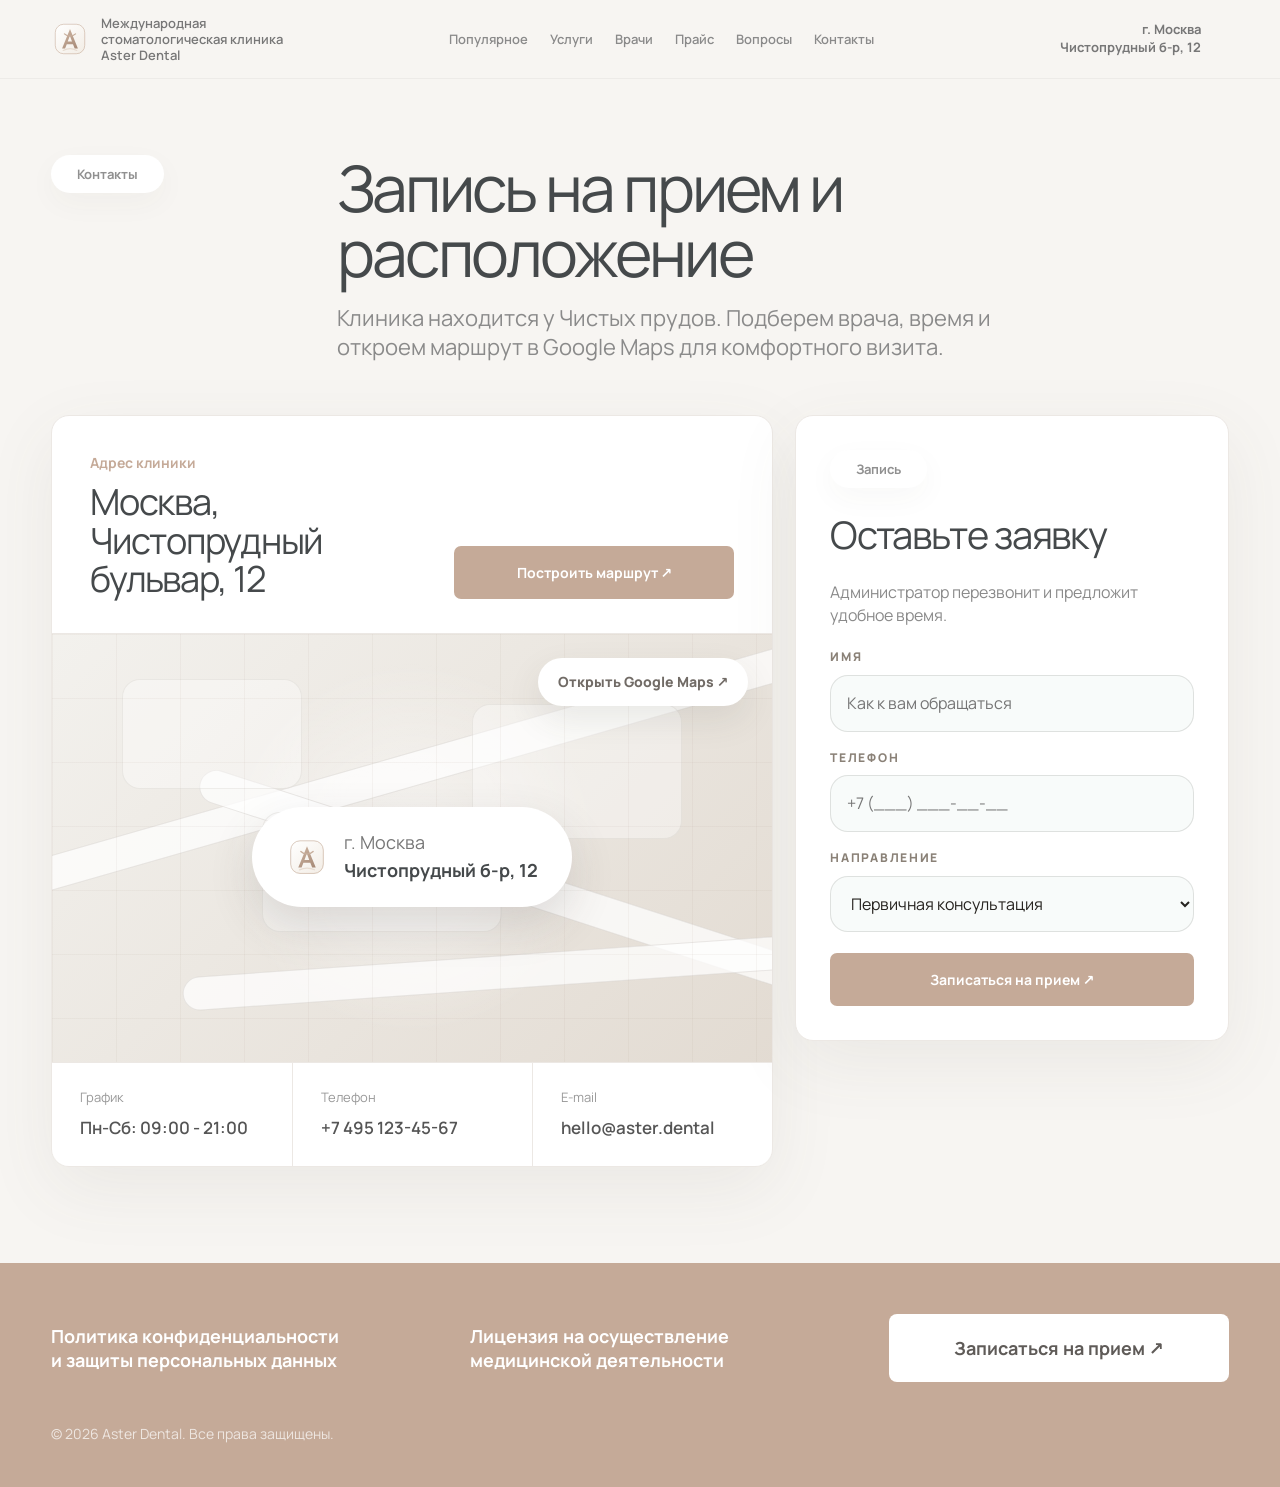
==== commit 496bc928: "Add WAVE marketing agency landing template - Full dark-theme landing (hero, services, methodology, m" ====
--- a/contacts.html
+++ b/contacts.html
@@ -42,7 +42,7 @@
       <span class="ref-chip">Контакты</span>
       <div>
         <h1>Запись на прием и расположение</h1>
-        <p>Клиника находится у Чистых прудов. Подберем врача, время и подскажем, как подготовиться к первому визиту.</p>
+        <p>Клиника находится у Чистых прудов. Подберем врача, время и откроем маршрут в Google Maps для комфортного визита.</p>
       </div>
     </div>
   </section>
@@ -54,17 +54,18 @@
           <span>Адрес клиники</span>
           <h2>Москва, Чистопрудный бульвар, 12</h2>
         </div>
-        <a class="ref-btn" href="https://yandex.ru/maps/?text=Москва%20Чистопрудный%20бульвар%2012">Построить маршрут ↗</a>
+        <a class="ref-btn" href="https://share.google/RaCvDrhNMhfhH6qFT" target="_blank" rel="noopener">Построить маршрут ↗</a>
       </div>
-      <div class="contact-map-visual" aria-label="Схема расположения клиники">
+      <a class="contact-map-visual google-map-link" href="https://share.google/RaCvDrhNMhfhH6qFT" target="_blank" rel="noopener" aria-label="Открыть расположение Aster Dental в Google Maps">
         <div class="map-street street-a"></div>
         <div class="map-street street-b"></div>
         <div class="map-street street-c"></div>
         <div class="map-block block-a"></div>
         <div class="map-block block-b"></div>
         <div class="map-block block-c"></div>
+        <span class="map-route">Открыть Google Maps ↗</span>
         <div class="map-pin-card"><img src="assets/aster-mark.svg" alt="" /><span>г. Москва<br><b>Чистопрудный б-р, 12</b></span></div>
-      </div>
+      </a>
       <div class="contact-details">
         <div><span>График</span><b>Пн-Сб: 09:00 - 21:00</b></div>
         <div><span>Телефон</span><b><a href="tel:+74951234567">+7 495 123-45-67</a></b></div>
--- a/styles.css
+++ b/styles.css
@@ -279,6 +279,8 @@
 .ref-hero h1 span{display:inline-block;color:var(--ref-accent);text-transform:uppercase;letter-spacing:.035em}
 .ref-hero-cta{align-self:end}
 .ref-hero-cta p{font-size:18px;line-height:1.35;color:#8a8a8a;margin-bottom:22px}
+.ref-hero-servicebar{display:grid;grid-template-columns:repeat(3,1fr);gap:1px;background:var(--ref-line);border-bottom:1px solid var(--ref-line)}
+.ref-hero-servicebar span{background:#fff;padding:18px 62px;color:#777;font-size:14px;font-weight:700;letter-spacing:.01em}
 .ref-btn,.ref-program a,.ref-directions a,.ref-doctor a,.ref-review-stat a,.ref-footer-btn{
   display:inline-flex;align-items:center;justify-content:center;border-radius:7px;background:var(--ref-accent);color:#fff;font-weight:700;font-size:14px;padding:16px 26px;border:0;box-shadow:none
 }
@@ -316,7 +318,12 @@
 
 .ref-clinic{display:grid;grid-template-columns:1fr 470px;gap:52px;align-items:stretch;background:#fff;border-radius:10px;border:1px solid var(--ref-line);padding:44px}
 .ref-clinic h2{margin:28px 0 18px}
-.ref-clinic>img{width:100%;height:100%;min-height:390px;object-fit:cover;border-radius:8px}
+.ref-clinic-media{position:relative;min-height:430px;border-radius:8px;overflow:hidden;background:#ded6cd}
+.ref-clinic-media img{width:100%;height:100%;min-height:430px;object-fit:cover;object-position:center;filter:saturate(.78) contrast(.98) sepia(.05)}
+.ref-clinic-media::after{content:"";position:absolute;inset:0;background:linear-gradient(180deg,rgba(0,0,0,0) 52%,rgba(58,50,44,.48))}
+.ref-clinic-media div{position:absolute;left:24px;right:24px;bottom:22px;z-index:2;color:#fff}
+.ref-clinic-media b{display:block;font-size:24px;font-weight:500;margin-bottom:6px}
+.ref-clinic-media span{display:block;max-width:360px;color:rgba(255,255,255,.78);font-size:14px;line-height:1.35}
 .ref-mini-grid{display:grid;grid-template-columns:1fr 1fr;gap:16px;margin-top:30px}
 .ref-mini-grid span{color:#777;font-size:14px;border-top:1px solid var(--ref-line);padding-top:12px}
 
@@ -351,8 +358,16 @@
 .ref-review-stat a{margin-top:24px;width:100%}
 
 .ref-location-head{display:grid;grid-template-columns:240px minmax(0,680px);gap:46px;margin-bottom:48px}
-.ref-map{height:430px;border-radius:18px 18px 0 0;background:url("assets/smile-map.svg") center/cover no-repeat,#e9e5df;position:relative;filter:grayscale(.1) saturate(.72);overflow:hidden}
-.ref-map::after{content:"";position:absolute;inset:0;background:rgba(244,238,229,.52)}
+.google-map-link{display:block;color:inherit}
+.ref-map{height:430px;border-radius:18px 18px 0 0;background:#e9e5df;position:relative;overflow:hidden;border:1px solid var(--ref-line)}
+.ref-map::before{content:"";position:absolute;inset:0;background:
+  linear-gradient(18deg,transparent 0 22%,rgba(255,255,255,.72) 22.4% 27.5%,transparent 28% 100%),
+  linear-gradient(-17deg,transparent 0 30%,rgba(255,255,255,.82) 30.4% 36.5%,transparent 37% 100%),
+  linear-gradient(83deg,transparent 0 44%,rgba(255,255,255,.56) 44.4% 49.5%,transparent 50% 100%),
+  radial-gradient(circle at 52% 52%,rgba(255,255,255,.8),rgba(255,255,255,0) 34%),
+  linear-gradient(135deg,#f1eee9,#ded7cf)}
+.ref-map::after{content:"";position:absolute;inset:0;background-image:linear-gradient(rgba(166,145,132,.08) 1px,transparent 1px),linear-gradient(90deg,rgba(166,145,132,.08) 1px,transparent 1px);background-size:70px 70px;opacity:.8}
+.map-route{position:absolute;right:24px;top:24px;z-index:3;display:inline-flex;align-items:center;justify-content:center;border-radius:999px;background:#fff;padding:13px 20px;color:#716b66;font-size:14px;font-weight:800;box-shadow:0 14px 34px rgba(70,65,60,.1)}
 .ref-map-pin{position:absolute;z-index:2;left:50%;top:50%;transform:translate(-50%,-50%);display:flex;align-items:center;gap:16px;background:#fff;border-radius:999px;padding:22px 36px;font-size:18px;color:#777;box-shadow:0 18px 45px rgba(70,65,60,.12)}
 .ref-map-pin img{width:42px;height:42px}
 .ref-map-pin b{color:#444}
@@ -374,6 +389,7 @@
 .contact-map-top h2{font-size:36px;font-weight:400;line-height:1.08;letter-spacing:-.035em;color:#45494b;margin-top:8px}
 .contact-map-visual{position:relative;height:430px;background:#e9e6df;overflow:hidden;border-top:1px solid var(--ref-line);border-bottom:1px solid var(--ref-line)}
 .contact-map-visual::before{content:"";position:absolute;inset:0;background:radial-gradient(circle at 50% 50%,rgba(255,255,255,.6),rgba(255,255,255,0) 44%),linear-gradient(135deg,rgba(255,255,255,.45),rgba(197,170,152,.18))}
+.contact-map-visual::after{content:"";position:absolute;inset:0;background-image:linear-gradient(rgba(166,145,132,.08) 1px,transparent 1px),linear-gradient(90deg,rgba(166,145,132,.08) 1px,transparent 1px);background-size:64px 64px}
 .map-street{position:absolute;height:34px;background:rgba(255,255,255,.72);border:1px solid rgba(180,173,166,.28);border-radius:999px;transform-origin:center}
 .street-a{width:900px;left:-130px;top:130px;transform:rotate(-16deg)}
 .street-b{width:740px;right:-150px;top:245px;transform:rotate(18deg)}
@@ -382,7 +398,7 @@
 .block-a{width:180px;height:110px;left:70px;top:45px}
 .block-b{width:210px;height:135px;right:90px;top:70px}
 .block-c{width:240px;height:120px;left:210px;bottom:130px}
-.map-pin-card{position:absolute;left:50%;top:52%;transform:translate(-50%,-50%);display:flex;align-items:center;gap:16px;background:#fff;border-radius:999px;padding:22px 34px;color:#777;font-size:18px;box-shadow:0 18px 45px rgba(70,65,60,.16)}
+.map-pin-card{position:absolute;left:50%;top:52%;z-index:3;transform:translate(-50%,-50%);display:flex;align-items:center;gap:16px;background:#fff;border-radius:999px;padding:22px 34px;color:#777;font-size:18px;box-shadow:0 18px 45px rgba(70,65,60,.16)}
 .map-pin-card img{width:42px;height:42px}.map-pin-card b{color:#45494b}
 .contact-details{display:grid;grid-template-columns:repeat(3,1fr);gap:1px;background:var(--ref-line)}
 .contact-details div{background:#fff;padding:24px 28px}
@@ -397,6 +413,8 @@
   .ref-nav{grid-template-columns:1fr auto}
   .ref-menu,.ref-address{display:none}
   .ref-hero-top,.ref-section-head,.ref-clinic,.ref-review-title,.ref-location-head{grid-template-columns:1fr}
+  .ref-hero-servicebar{grid-template-columns:1fr}
+  .ref-hero-servicebar span{padding:16px 34px}
   .ref-programs,.ref-doctors{grid-template-columns:1fr 1fr}
   .ref-directions div{grid-template-columns:1fr 1fr}
   .ref-stats{grid-template-columns:repeat(3,1fr)}
@@ -423,10 +441,12 @@
   .ref-review-title,.ref-rating,.ref-video-card,.ref-text-review,.ref-before-after,.ref-review-stat{grid-column:auto!important}
   .ref-directions div{grid-template-columns:1fr;gap:10px}
   .ref-clinic{padding:24px}
-  .ref-clinic>img{min-height:260px}
+  .ref-clinic-media,.ref-clinic-media img{min-height:280px}
   .ref-review-title{display:block}
   .ref-rating>span{margin-left:0;display:block}
   .ref-video-card{min-height:360px}
+  .map-route{left:18px;right:18px;top:18px}
+  .ref-map-pin{width:86%;border-radius:18px;padding:18px;font-size:15px}
   .ref-footer-btn{width:100%}
   .contact-hero{padding:46px 0 34px}
   .contact-hero h1{font-size:42px}
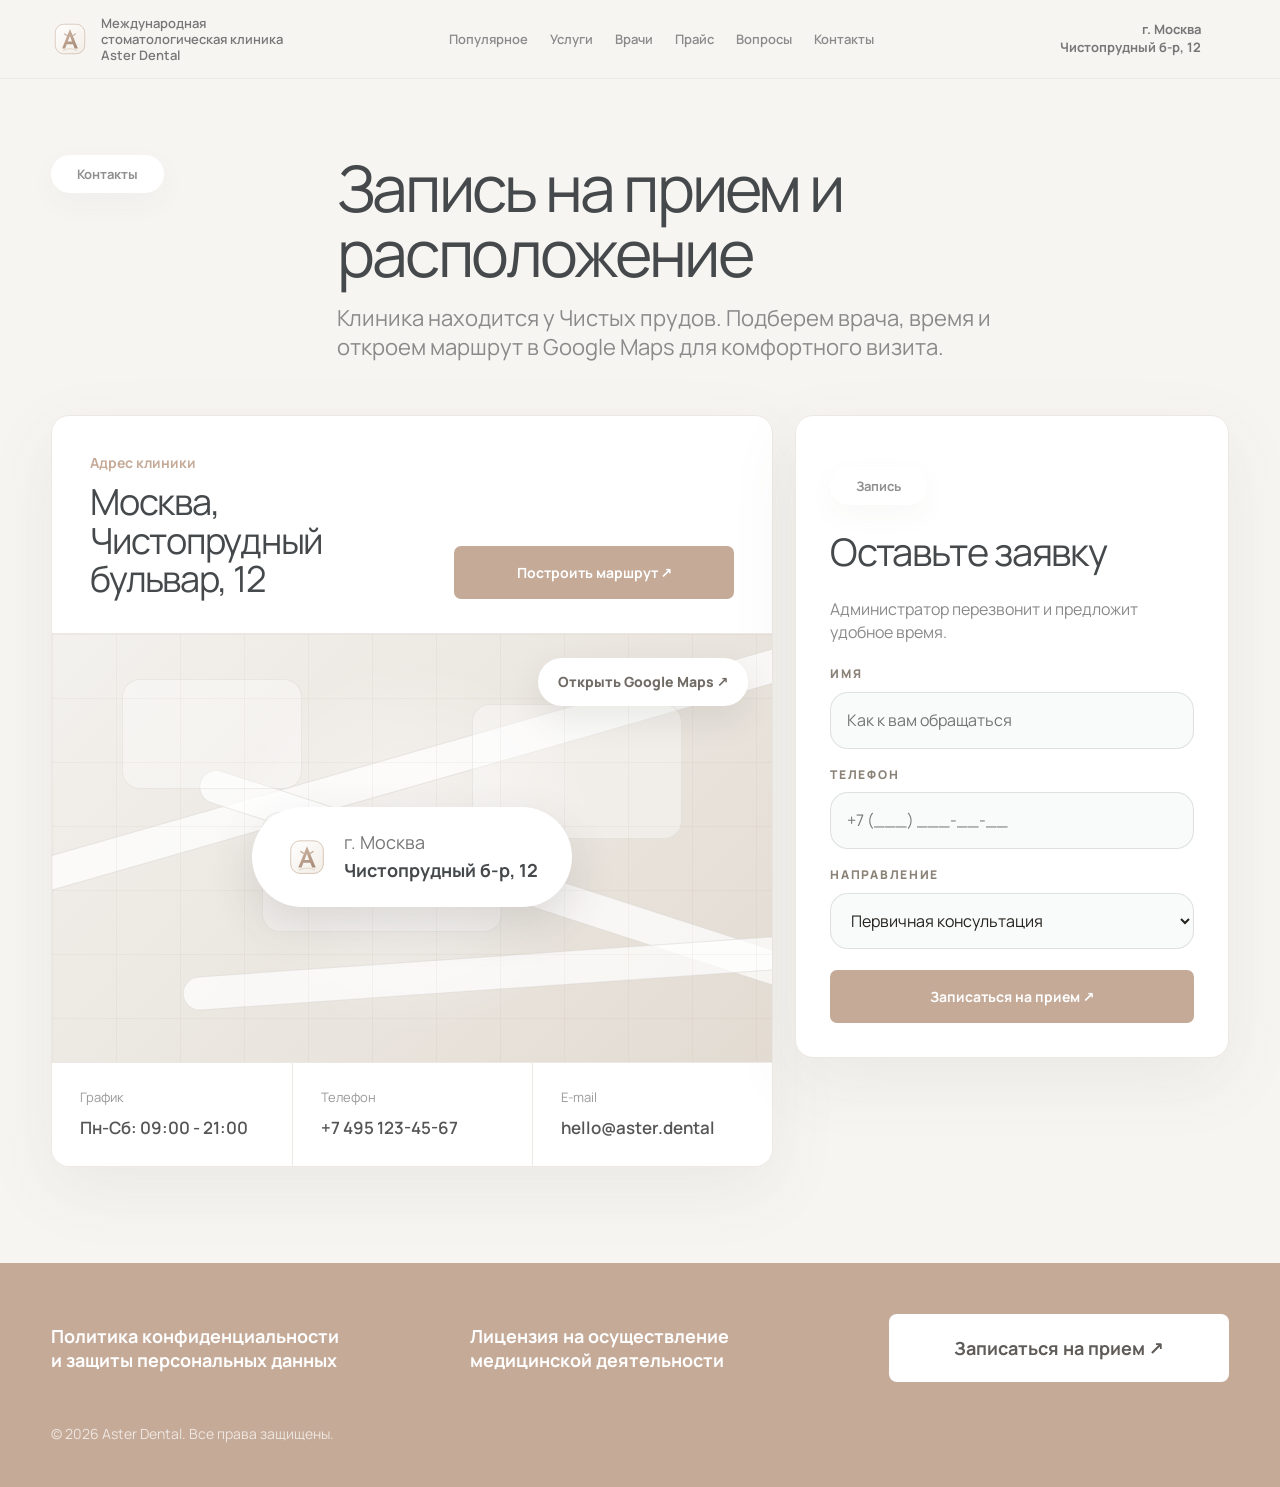
==== commit ab10bd0e: "Update Aster Dental website" ====
--- a/contacts.html
+++ b/contacts.html
@@ -15,10 +15,10 @@
     <a class="ref-brand" href="index.html"><img src="assets/aster-mark.svg" alt="" /><span>Международная стоматологическая клиника Aster Dental</span></a>
     <nav class="ref-menu" aria-label="Основная навигация">
       <a href="index.html#programs">Популярное</a>
-      <a href="portfolio.html">Услуги</a>
+      <a href="index.html#programs">Услуги</a>
       <a href="index.html#doctors">Врачи</a>
-      <a href="portfolio.html">Прайс</a>
-      <a href="process.html">Вопросы</a>
+      <a href="index.html#programs">Прайс</a>
+      <a href="#appointment">Вопросы</a>
       <a href="contacts.html">Контакты</a>
     </nav>
     <a class="ref-address" href="contacts.html">г. Москва<br>Чистопрудный б-р, 12</a>
@@ -29,10 +29,9 @@
 <div class="mobile-nav" id="mnav">
   <button class="close" id="mnavClose" aria-label="Закрыть меню">×</button>
   <a href="index.html">Главная</a>
-  <a href="about.html">Клиника</a>
-  <a href="portfolio.html">Услуги</a>
-  <a href="process.html">Лечение</a>
-  <a href="reviews.html">Отзывы</a>
+  <a href="index.html#programs">Услуги</a>
+  <a href="index.html#doctors">Врачи</a>
+  <a href="#appointment">Запись</a>
   <a href="contacts.html">Контакты</a>
 </div>
 
@@ -74,6 +73,7 @@
     </div>
 
     <form id="leadForm" class="contact-form-card reveal">
+      <span id="appointment" class="anchor-target"></span>
       <span class="ref-chip">Запись</span>
       <h2>Оставьте заявку</h2>
       <p>Администратор перезвонит и предложит удобное время.</p>
@@ -88,9 +88,9 @@
 
 <footer class="ref-footer">
   <div class="ref-wrap ref-footer-grid">
-    <a href="#">Политика конфиденциальности<br>и защиты персональных данных</a>
-    <a href="#">Лицензия на осуществление<br>медицинской деятельности</a>
-    <a class="ref-footer-btn" href="contacts.html">Записаться на прием ↗</a>
+    <a href="#appointment">Политика конфиденциальности<br>и защиты персональных данных</a>
+    <a href="#appointment">Лицензия на осуществление<br>медицинской деятельности</a>
+    <a class="ref-footer-btn" href="#appointment">Записаться на прием ↗</a>
   </div>
   <div class="ref-wrap ref-copy">© 2026 Aster Dental. Все права защищены.</div>
 </footer>
--- a/styles.css
+++ b/styles.css
@@ -274,11 +274,27 @@
 
 .ref-hero{padding:38px 0 82px}
 .ref-hero-card{background:#fff;border:1px solid var(--ref-line);border-radius:22px;overflow:hidden;box-shadow:0 22px 70px rgba(95,86,78,.08)}
+.luxe-hero{padding-top:34px}
+.luxe-frame{position:relative;background:#fff}
+.luxe-topline{display:flex;align-items:center;justify-content:space-between;gap:24px;padding:30px 62px 0}
+.luxe-topline p{color:#8a8a8a;font-size:14px;font-weight:700}
+.luxe-hero-grid{display:grid;grid-template-columns:minmax(0,1fr) 320px;gap:56px;padding:34px 62px 32px;align-items:end}
+.luxe-copy{max-width:790px}
+.luxe-kicker{display:block;margin-bottom:18px;color:var(--ref-accent);font-size:16px;font-weight:700;letter-spacing:.18em;text-transform:uppercase}
 .ref-hero-top{display:grid;grid-template-columns:1fr 310px;gap:44px;padding:38px 62px 28px;border-bottom:1px solid var(--ref-line)}
-.ref-hero h1{font-size:clamp(44px,5vw,66px);font-weight:400;line-height:1.08;letter-spacing:-.045em;color:#414344;max-width:none}
+.ref-hero h1{font-size:clamp(54px,6.7vw,96px);font-weight:400;line-height:.98;letter-spacing:-.052em;color:#414344;max-width:none}
 .ref-hero h1 span{display:inline-block;color:var(--ref-accent);text-transform:uppercase;letter-spacing:.035em}
+.ref-hero h1 em{font-style:normal;color:var(--ref-accent)}
 .ref-hero-cta{align-self:end}
 .ref-hero-cta p{font-size:18px;line-height:1.35;color:#8a8a8a;margin-bottom:22px}
+.luxe-copy>p{max-width:610px;margin-top:22px;color:#7f7d7a;font-size:21px;line-height:1.38}
+.luxe-actions{display:flex;align-items:center;gap:16px;margin-top:30px}
+.luxe-actions .ref-btn{width:auto;min-width:245px}
+.luxe-link{display:inline-flex;align-items:center;justify-content:center;min-height:48px;padding:0 22px;border:1px solid var(--ref-line);border-radius:7px;color:#6f6a66;font-size:14px;font-weight:800;background:#fff}
+.luxe-appointment{align-self:stretch;display:flex;flex-direction:column;justify-content:space-between;min-height:210px;padding:26px;border-radius:10px;background:#f4f1ed;border:1px solid var(--ref-line)}
+.luxe-appointment span{color:#999;font-size:13px;font-weight:800;text-transform:uppercase;letter-spacing:.1em}
+.luxe-appointment b{display:block;margin:20px 0 16px;color:#4b4d4f;font-size:50px;font-weight:400;letter-spacing:-.05em}
+.luxe-appointment p{color:#817b76;font-size:15px;line-height:1.42}
 .ref-hero-servicebar{display:grid;grid-template-columns:repeat(3,1fr);gap:1px;background:var(--ref-line);border-bottom:1px solid var(--ref-line)}
 .ref-hero-servicebar span{background:#fff;padding:18px 62px;color:#777;font-size:14px;font-weight:700;letter-spacing:.01em}
 .ref-btn,.ref-program a,.ref-directions a,.ref-doctor a,.ref-review-stat a,.ref-footer-btn{
@@ -286,8 +302,13 @@
 }
 .ref-btn{width:100%}
 .ref-hero-photo{position:relative;height:455px;overflow:hidden}
-.ref-hero-photo>img{width:100%;height:100%;object-fit:cover;filter:saturate(.68) contrast(.96) sepia(.08)}
-.ref-stats{position:absolute;left:60px;right:60px;bottom:24px;display:grid;grid-template-columns:repeat(5,1fr);gap:0;background:rgba(166,145,132,.74);backdrop-filter:blur(12px);border-radius:10px;padding:28px 34px;color:#fff}
+.luxe-photo{height:540px;margin:0 18px 18px;border-radius:14px}
+.ref-hero-photo>img{width:100%;height:100%;object-fit:cover;filter:saturate(.72) contrast(.98) sepia(.08)}
+.luxe-photo::after{content:"";position:absolute;inset:0;background:linear-gradient(180deg,rgba(255,255,255,0) 42%,rgba(74,63,55,.5))}
+.luxe-photo-label{position:absolute;left:34px;top:34px;z-index:2;display:flex;align-items:center;gap:16px;max-width:410px;padding:18px 22px;border-radius:999px;background:rgba(255,255,255,.76);backdrop-filter:blur(14px);color:#67615c;box-shadow:0 18px 42px rgba(76,68,61,.12)}
+.luxe-photo-label b{font-size:22px;font-weight:500;color:var(--ref-accent-dark)}
+.luxe-photo-label span{font-size:14px;font-weight:700;line-height:1.25}
+.ref-stats{position:absolute;z-index:2;left:42px;right:42px;bottom:30px;display:grid;grid-template-columns:repeat(5,1fr);gap:0;background:rgba(153,132,118,.72);backdrop-filter:blur(16px);border:1px solid rgba(255,255,255,.18);border-radius:10px;padding:28px 34px;color:#fff}
 .ref-stats div{padding:0 22px;border-right:1px solid rgba(255,255,255,.22)}
 .ref-stats div:last-child{border-right:0}
 .ref-stats b{display:block;font-size:30px;font-weight:500;letter-spacing:-.03em}
@@ -300,23 +321,25 @@
 .ref-section p{color:#8b8b8b;font-size:17px;line-height:1.45}
 
 .ref-programs{display:grid;grid-template-columns:repeat(4,1fr);gap:18px}
-.ref-program{min-height:215px;background:#fff;border:1px solid var(--ref-line);border-radius:8px;padding:26px;display:flex;flex-direction:column;align-items:flex-start;box-shadow:0 18px 46px rgba(82,75,68,.06)}
+.ref-program{min-height:235px;background:#fff;border:1px solid var(--ref-line);border-radius:8px;padding:28px;display:flex;flex-direction:column;align-items:flex-start;box-shadow:0 18px 46px rgba(82,75,68,.06);transition:transform .25s ease,box-shadow .25s ease,border-color .25s ease}
+.ref-program:hover{transform:translateY(-4px);box-shadow:0 26px 66px rgba(82,75,68,.11);border-color:rgba(197,170,152,.55)}
 .ref-program span{color:var(--ref-accent);font-size:22px;font-weight:500;margin-bottom:14px}
-.ref-program h3{font-size:21px;line-height:1.12;font-weight:500;color:#555;margin-bottom:10px}
+.ref-program h3{font-size:24px;line-height:1.08;font-weight:500;color:#555;margin-bottom:12px;letter-spacing:-.025em}
 .ref-program p{font-size:14px;margin-bottom:auto}
 .ref-program a{margin-top:22px;padding:10px 18px;font-size:12px;border-radius:4px}
 .ref-program-dark{background:#a5a19c;color:#fff}
 .ref-program-dark span,.ref-program-dark h3,.ref-program-dark p{color:#fff}
 .ref-program-dark a{background:#fff;color:#777}
 
-.ref-directions{background:#fff;border-radius:10px;border:1px solid var(--ref-line);overflow:hidden}
-.ref-directions div{display:grid;grid-template-columns:190px 1fr 160px 130px;gap:24px;align-items:center;padding:23px 28px;border-bottom:1px solid var(--ref-line)}
+.ref-directions{background:#fff;border-radius:10px;border:1px solid var(--ref-line);overflow:hidden;box-shadow:0 20px 54px rgba(82,75,68,.045)}
+.ref-directions div{display:grid;grid-template-columns:190px 1fr 160px 130px;gap:24px;align-items:center;padding:26px 30px;border-bottom:1px solid var(--ref-line)}
+.ref-directions div:hover{background:#fbfaf8}
 .ref-directions div:last-child{border-bottom:0}
 .ref-directions b{font-size:17px;color:#686868;font-weight:600}
 .ref-directions span,.ref-directions em{font-style:normal;color:#8c8c8c;font-size:14px;line-height:1.3}
 .ref-directions a{padding:11px 14px;font-size:12px;border-radius:4px}
 
-.ref-clinic{display:grid;grid-template-columns:1fr 470px;gap:52px;align-items:stretch;background:#fff;border-radius:10px;border:1px solid var(--ref-line);padding:44px}
+.ref-clinic{display:grid;grid-template-columns:1fr 510px;gap:52px;align-items:stretch;background:#fff;border-radius:10px;border:1px solid var(--ref-line);padding:48px;box-shadow:0 24px 70px rgba(82,75,68,.06)}
 .ref-clinic h2{margin:28px 0 18px}
 .ref-clinic-media{position:relative;min-height:430px;border-radius:8px;overflow:hidden;background:#ded6cd}
 .ref-clinic-media img{width:100%;height:100%;min-height:430px;object-fit:cover;object-position:center;filter:saturate(.78) contrast(.98) sepia(.05)}
@@ -328,7 +351,8 @@
 .ref-mini-grid span{color:#777;font-size:14px;border-top:1px solid var(--ref-line);padding-top:12px}
 
 .ref-doctors{display:grid;grid-template-columns:repeat(3,1fr);gap:22px;align-items:stretch}
-.ref-doctor{background:#fff;border:1px solid var(--ref-line);border-radius:10px;overflow:hidden;box-shadow:0 18px 46px rgba(82,75,68,.06)}
+.ref-doctor{background:#fff;border:1px solid var(--ref-line);border-radius:10px;overflow:hidden;box-shadow:0 18px 46px rgba(82,75,68,.06);transition:transform .25s ease,box-shadow .25s ease}
+.ref-doctor:hover{transform:translateY(-5px);box-shadow:0 30px 74px rgba(82,75,68,.12)}
 .ref-doctor img{width:100%;height:390px;object-fit:cover;object-position:center top;filter:saturate(.88) contrast(.98) sepia(.05)}
 .ref-doctor div{padding:24px}
 .ref-doctor span{color:var(--ref-accent);font-size:18px}
@@ -408,11 +432,22 @@
 .contact-form-card h2{font-size:38px;font-weight:400;letter-spacing:-.035em;color:#45494b}
 .contact-form-card p{color:#8a8a8a;font-size:16px;line-height:1.45;margin-bottom:4px}
 .contact-form-card .ref-btn{width:100%;margin-top:4px}
+.anchor-target{display:block;position:relative;top:-110px}
+.video-modal{position:fixed;inset:0;z-index:200;display:grid;place-items:center;padding:22px;background:rgba(53,48,44,.38);backdrop-filter:blur(10px);opacity:0;pointer-events:none;transition:opacity .2s ease}
+.video-modal.open{opacity:1;pointer-events:auto}
+.video-modal__panel{position:relative;width:min(470px,100%);background:#fff;border:1px solid var(--ref-line);border-radius:14px;padding:36px;box-shadow:0 32px 90px rgba(45,39,34,.22)}
+.video-modal__close{position:absolute;right:18px;top:16px;width:38px;height:38px;border:0;border-radius:50%;background:#f3f0ec;color:#6f6862;font-size:24px;line-height:1;cursor:pointer}
+.video-modal__panel>span{display:block;color:var(--ref-accent);font-size:13px;font-weight:800;text-transform:uppercase;letter-spacing:.12em;margin-bottom:16px}
+.video-modal__panel h3{font-size:34px;font-weight:400;letter-spacing:-.035em;color:#45494b;margin-bottom:14px}
+.video-modal__panel p{color:#817b76;font-size:16px;line-height:1.45;margin-bottom:24px}
+.video-modal__panel .ref-btn{width:100%}
 
 @media(max-width:1040px){
   .ref-nav{grid-template-columns:1fr auto}
   .ref-menu,.ref-address{display:none}
-  .ref-hero-top,.ref-section-head,.ref-clinic,.ref-review-title,.ref-location-head{grid-template-columns:1fr}
+  .ref-hero-top,.luxe-hero-grid,.ref-section-head,.ref-clinic,.ref-review-title,.ref-location-head{grid-template-columns:1fr}
+  .luxe-topline,.luxe-hero-grid{padding-left:34px;padding-right:34px}
+  .luxe-appointment{min-height:0}
   .ref-hero-servicebar{grid-template-columns:1fr}
   .ref-hero-servicebar span{padding:16px 34px}
   .ref-programs,.ref-doctors{grid-template-columns:1fr 1fr}
@@ -428,12 +463,20 @@
   .ref-brand span{font-size:12px}
   .ref-hero{padding:26px 0 64px}
   .ref-hero-card{border-radius:16px}
+  .luxe-topline{align-items:flex-start;flex-direction:column;padding:24px 22px 0;gap:14px}
+  .luxe-hero-grid{padding:28px 22px 24px;gap:24px}
   .ref-hero-top{padding:34px 24px 28px}
-  .ref-hero h1{font-size:40px}
+  .ref-hero h1{font-size:43px;line-height:1.02}
+  .luxe-copy>p{font-size:17px;margin-top:18px}
+  .luxe-actions{align-items:stretch;flex-direction:column}
+  .luxe-actions .ref-btn,.luxe-link{width:100%}
+  .luxe-appointment b{font-size:40px}
   .ref-hero h1 span{letter-spacing:0}
   .ref-hero-photo{height:auto;overflow:visible}
-  .ref-hero-photo>img{height:310px}
-  .ref-stats{position:static;grid-template-columns:1fr;background:var(--ref-accent);border-radius:0;padding:22px}
+  .luxe-photo{height:auto;margin:0;border-radius:0}
+  .ref-hero-photo>img{height:330px}
+  .luxe-photo-label{left:18px;right:18px;top:18px;border-radius:14px}
+  .ref-stats{position:static;grid-template-columns:1fr;background:var(--ref-accent);border-radius:0;padding:22px;border:0}
   .ref-stats div{border-right:0;border-bottom:1px solid rgba(255,255,255,.22);padding:14px 0}
   .ref-stats div:last-child{border-bottom:0}
   .ref-section{padding:64px 0}
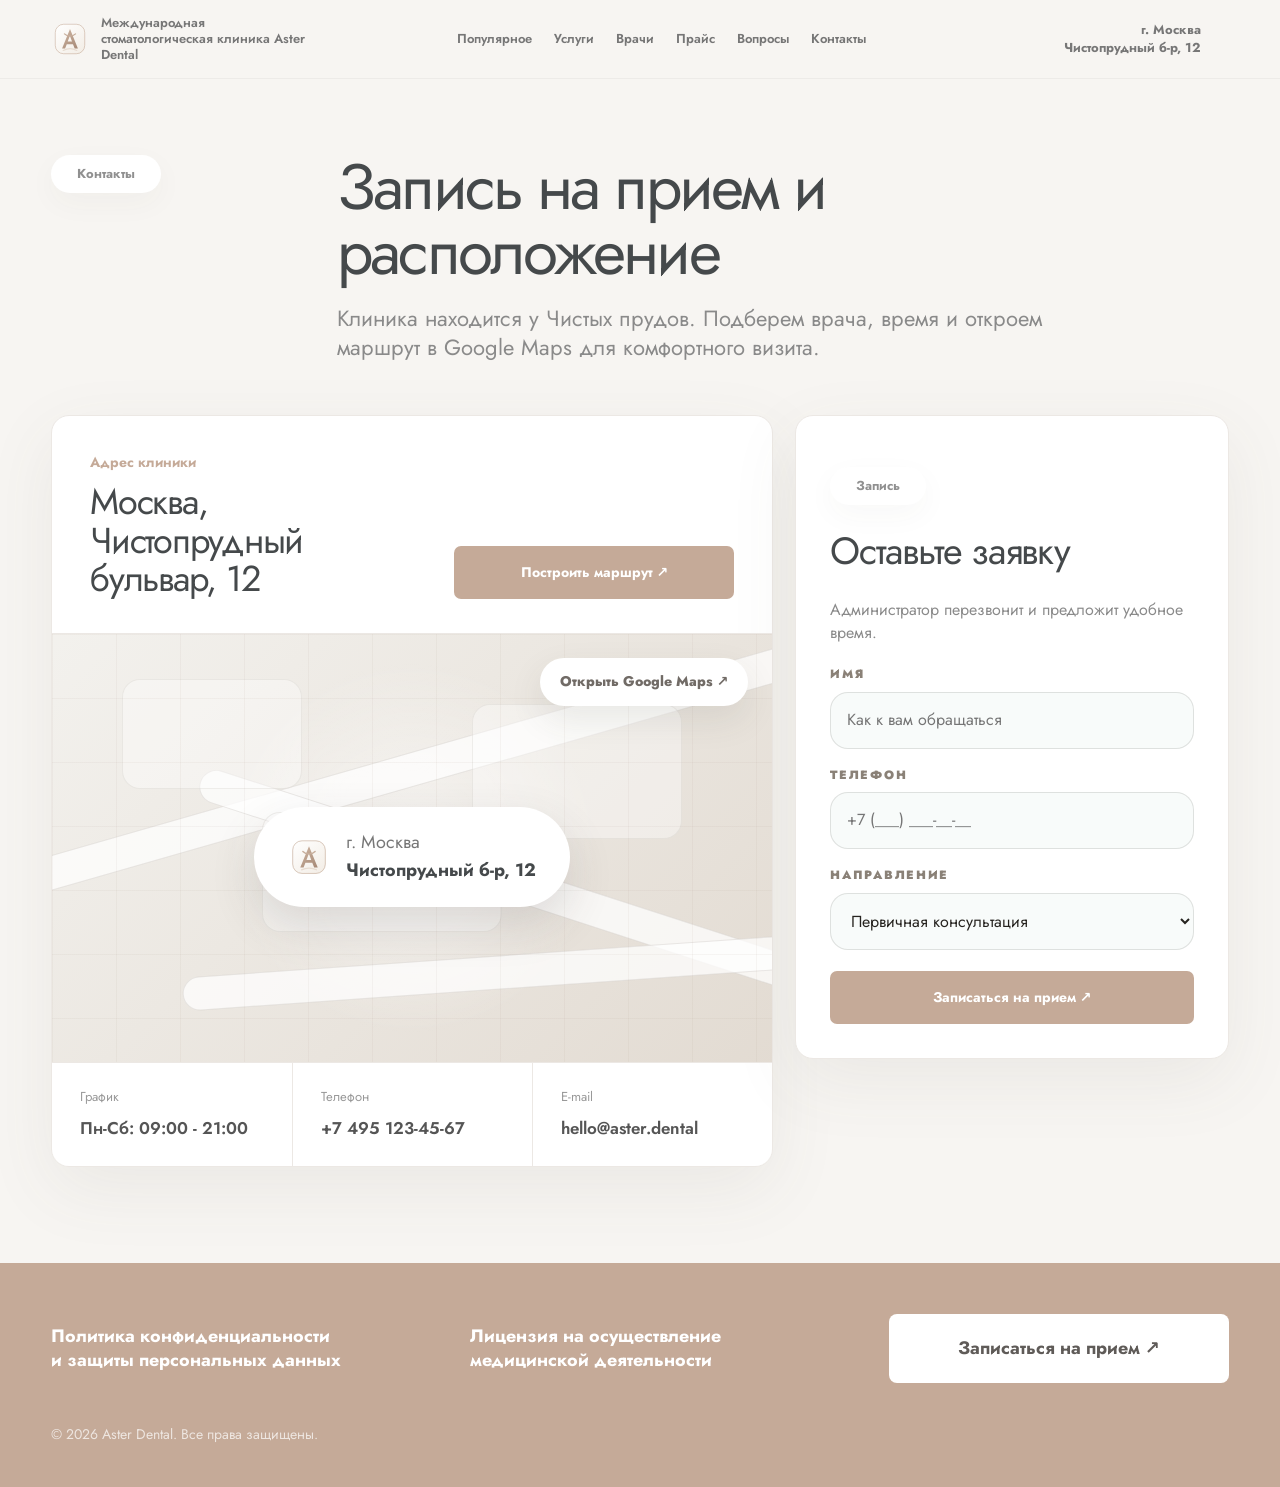
==== commit 28a45e7f: "Polish Aster Dental website interactions" ====
--- a/contacts.html
+++ b/contacts.html
@@ -6,7 +6,7 @@
 <title>Контакты — Aster Dental</title>
 <link rel="preconnect" href="https://fonts.googleapis.com" />
 <link rel="preconnect" href="https://fonts.gstatic.com" crossorigin />
-<link href="https://fonts.googleapis.com/css2?family=Manrope:wght@400;500;600;700&display=swap" rel="stylesheet" />
+<link href="https://fonts.googleapis.com/css2?family=Bodoni+Moda:wght@400;500;600;700&family=Jost:wght@300;400;500;600;700&family=Manrope:wght@400;500;600;700&display=swap" rel="stylesheet" />
 <link rel="stylesheet" href="styles.css" />
 </head>
 <body class="ref-page">
@@ -22,12 +22,12 @@
       <a href="contacts.html">Контакты</a>
     </nav>
     <a class="ref-address" href="contacts.html">г. Москва<br>Чистопрудный б-р, 12</a>
-    <button class="menu-toggle" id="menuBtn" aria-label="Открыть меню">☰</button>
+    <button class="menu-toggle" id="menuBtn" aria-label="Открыть меню"><span></span><span></span></button>
   </div>
 </header>
 
 <div class="mobile-nav" id="mnav">
-  <button class="close" id="mnavClose" aria-label="Закрыть меню">×</button>
+  <button class="close" id="mnavClose" aria-label="Закрыть меню"></button>
   <a href="index.html">Главная</a>
   <a href="index.html#programs">Услуги</a>
   <a href="index.html#doctors">Врачи</a>
--- a/styles.css
+++ b/styles.css
@@ -19,7 +19,7 @@
 *{box-sizing:border-box;margin:0;padding:0}
 html{scroll-behavior:smooth}
 body{
-  font-family:"Manrope",system-ui,sans-serif;
+  font-family:"Jost","Manrope",system-ui,sans-serif;
   background:
     radial-gradient(circle at 15% 0%,rgba(255,255,255,.74),rgba(255,255,255,0) 340px),
     linear-gradient(180deg,rgba(255,255,255,.35),rgba(255,255,255,0) 360px),
@@ -32,6 +32,27 @@
 a{color:inherit;text-decoration:none}
 img{display:block;max-width:100%}
 button,input,textarea,select{font:inherit}
+button,a{touch-action:manipulation}
+a:focus-visible,button:focus-visible,input:focus-visible,textarea:focus-visible,select:focus-visible{
+  outline:3px solid rgba(8,145,178,.38);
+  outline-offset:3px;
+}
+.skip-link{
+  position:fixed;
+  left:18px;
+  top:12px;
+  z-index:1000;
+  transform:translateY(-150%);
+  background:#fff;
+  color:#343638;
+  border:1px solid rgba(82,75,68,.18);
+  border-radius:999px;
+  padding:11px 18px;
+  font-weight:800;
+  box-shadow:0 16px 40px rgba(70,65,60,.12);
+  transition:transform .2s ease;
+}
+.skip-link:focus{transform:none}
 ::selection{background:var(--aqua);color:var(--ink)}
 .wrap{width:min(1180px,92vw);margin:0 auto}
 .eyebrow{font-size:12px;text-transform:uppercase;letter-spacing:.18em;font-weight:800;color:var(--champagne);margin-bottom:14px}
@@ -58,12 +79,16 @@
 .btn-primary:hover{background:var(--teal-dark)}
 .btn-soft{background:rgba(255,255,255,.76);color:var(--ink);border:1px solid rgba(255,255,255,.70);box-shadow:0 16px 34px rgba(11,24,32,.08),inset 0 1px 0 rgba(255,255,255,.95)}
 .btn-light{background:#fff;color:var(--ink);box-shadow:0 14px 34px rgba(18,33,42,.08)}
-.menu-toggle{display:none;border:0;background:var(--ink);color:#fff;width:44px;height:44px;border-radius:50%;font-size:22px}
+.menu-toggle{display:none;border:0;background:var(--ink);color:#fff;width:44px;height:44px;border-radius:50%;cursor:pointer;position:relative;align-items:center;justify-content:center;gap:5px;flex-direction:column}
+.menu-toggle span{display:block;width:18px;height:2px;background:#fff;border-radius:999px}
 
 .mobile-nav{position:fixed;inset:0;z-index:200;background:var(--cream);display:flex;flex-direction:column;align-items:center;justify-content:center;gap:12px;transform:translateY(-100%);transition:transform .35s ease}
 .mobile-nav.open{transform:none}
 .mobile-nav a{font-size:30px;font-weight:900}
-.mobile-nav .close{position:absolute;top:24px;right:28px;border:0;background:none;font-size:44px;color:var(--ink)}
+.mobile-nav .close{position:absolute;top:24px;right:28px;border:0;background:rgba(255,255,255,.82);width:48px;height:48px;border-radius:50%;color:var(--ink);cursor:pointer}
+.mobile-nav .close::before,.mobile-nav .close::after{content:"";position:absolute;left:14px;right:14px;top:23px;height:2px;background:currentColor;border-radius:999px}
+.mobile-nav .close::before{transform:rotate(45deg)}
+.mobile-nav .close::after{transform:rotate(-45deg)}
 
 .hero{position:relative;overflow:hidden;padding:132px 0 72px}
 .hero::before{content:"";position:absolute;inset:0;background:linear-gradient(180deg,rgba(255,255,255,.28),rgba(255,255,255,0));pointer-events:none}
@@ -213,7 +238,7 @@
 
 @media(max-width:1040px){
   .nav-pill,.phone{display:none}
-  .menu-toggle{display:block}
+  .menu-toggle{display:flex}
   .split,.visual-row,.contact-grid,.signature-grid{grid-template-columns:1fr}
   .hero-showcase{height:440px}
   .hero-panel{position:static;width:auto;margin:16px;grid-template-columns:repeat(3,1fr)}
@@ -255,21 +280,28 @@
 .ref-page{
   --ref-bg:#f7f5f2;
   --ref-card:#ffffff;
-  --ref-text:#484b4d;
+  --ref-text:#343638;
   --ref-muted:#8f8f8f;
   --ref-line:#ece8e4;
   --ref-accent:#c5aa98;
   --ref-accent-dark:#a98b78;
+  --ref-medical:#0f8d8c;
+  --ref-soft-teal:#e8f4f2;
+  --ref-ink:#343638;
   background:var(--ref-bg);
   color:var(--ref-text);
+  font-family:"Jost","Manrope",system-ui,sans-serif;
 }
 .ref-wrap{width:min(1180px,92vw);margin:0 auto}
 .ref-header{position:sticky;background:rgba(247,245,242,.84);backdrop-filter:blur(18px);border-bottom:1px solid rgba(0,0,0,.04)}
 .ref-nav{height:78px;display:grid;grid-template-columns:260px 1fr 190px auto;align-items:center;gap:28px}
 .ref-brand{display:flex;align-items:center;gap:12px;font-size:13px;line-height:1.25;color:#777;font-weight:600}
 .ref-brand img{width:38px;height:38px;border-radius:0}
-.ref-menu{display:flex;justify-content:center;gap:22px;font-size:13px;color:#8a8a8a;font-weight:600}
+.ref-menu{display:flex;justify-content:center;gap:22px;font-size:13px;color:#767676;font-weight:600}
+.ref-menu a{position:relative;min-height:44px;display:inline-flex;align-items:center;transition:color .2s ease}
+.ref-menu a::after{content:"";position:absolute;left:0;right:0;bottom:7px;height:1px;background:var(--ref-accent);transform:scaleX(0);transform-origin:left;transition:transform .2s ease}
 .ref-menu a:hover{color:var(--ref-text)}
+.ref-menu a:hover::after{transform:scaleX(1)}
 .ref-address{text-align:right;font-size:13px;line-height:1.35;color:#777;font-weight:700}
 
 .ref-hero{padding:38px 0 82px}
@@ -278,32 +310,41 @@
 .luxe-frame{position:relative;background:#fff}
 .luxe-topline{display:flex;align-items:center;justify-content:space-between;gap:24px;padding:30px 62px 0}
 .luxe-topline p{color:#8a8a8a;font-size:14px;font-weight:700}
+.luxe-status{display:flex;align-items:center;gap:10px;flex-wrap:wrap;justify-content:flex-end}
+.luxe-status span{display:inline-flex;align-items:center;min-height:38px;padding:8px 15px;border:1px solid var(--ref-line);border-radius:999px;background:#fff;color:#696765;font-size:13px;font-weight:800}
+.luxe-status span:first-child{background:var(--ref-soft-teal);border-color:rgba(15,141,140,.16);color:#176d69}
 .luxe-hero-grid{display:grid;grid-template-columns:minmax(0,1fr) 320px;gap:56px;padding:34px 62px 32px;align-items:end}
 .luxe-copy{max-width:790px}
 .luxe-kicker{display:block;margin-bottom:18px;color:var(--ref-accent);font-size:16px;font-weight:700;letter-spacing:.18em;text-transform:uppercase}
 .ref-hero-top{display:grid;grid-template-columns:1fr 310px;gap:44px;padding:38px 62px 28px;border-bottom:1px solid var(--ref-line)}
-.ref-hero h1{font-size:clamp(54px,6.7vw,96px);font-weight:400;line-height:.98;letter-spacing:-.052em;color:#414344;max-width:none}
+.ref-hero h1{font-family:"Bodoni Moda","Times New Roman",serif;font-size:clamp(58px,7.1vw,112px);font-weight:500;line-height:.96;letter-spacing:0;color:#414344;max-width:none}
 .ref-hero h1 span{display:inline-block;color:var(--ref-accent);text-transform:uppercase;letter-spacing:.035em}
 .ref-hero h1 em{font-style:normal;color:var(--ref-accent)}
 .ref-hero-cta{align-self:end}
 .ref-hero-cta p{font-size:18px;line-height:1.35;color:#8a8a8a;margin-bottom:22px}
-.luxe-copy>p{max-width:610px;margin-top:22px;color:#7f7d7a;font-size:21px;line-height:1.38}
+.luxe-copy>p{max-width:640px;margin-top:22px;color:#6f6b67;font-size:22px;line-height:1.38}
 .luxe-actions{display:flex;align-items:center;gap:16px;margin-top:30px}
 .luxe-actions .ref-btn{width:auto;min-width:245px}
-.luxe-link{display:inline-flex;align-items:center;justify-content:center;min-height:48px;padding:0 22px;border:1px solid var(--ref-line);border-radius:7px;color:#6f6a66;font-size:14px;font-weight:800;background:#fff}
+.luxe-link{display:inline-flex;align-items:center;justify-content:center;min-height:48px;padding:0 22px;border:1px solid var(--ref-line);border-radius:7px;color:#6f6a66;font-size:14px;font-weight:800;background:#fff;transition:background .2s ease,border-color .2s ease,transform .2s ease}
+.luxe-link:hover{transform:translateY(-2px);background:#fbfaf8;border-color:rgba(197,170,152,.55)}
 .luxe-appointment{align-self:stretch;display:flex;flex-direction:column;justify-content:space-between;min-height:210px;padding:26px;border-radius:10px;background:#f4f1ed;border:1px solid var(--ref-line)}
 .luxe-appointment span{color:#999;font-size:13px;font-weight:800;text-transform:uppercase;letter-spacing:.1em}
 .luxe-appointment b{display:block;margin:20px 0 16px;color:#4b4d4f;font-size:50px;font-weight:400;letter-spacing:-.05em}
 .luxe-appointment p{color:#817b76;font-size:15px;line-height:1.42}
+.luxe-appointment a{display:inline-flex;align-items:center;justify-content:center;min-height:46px;margin-top:18px;border-radius:7px;background:#fff;color:#5c5854;font-size:13px;font-weight:800;border:1px solid rgba(82,75,68,.08);transition:transform .2s ease,box-shadow .2s ease}
+.luxe-appointment a:hover{transform:translateY(-2px);box-shadow:0 16px 34px rgba(82,75,68,.1)}
+.luxe-servicebar{display:grid;grid-template-columns:repeat(3,1fr);gap:1px;background:var(--ref-line);border-top:1px solid var(--ref-line);border-bottom:1px solid var(--ref-line)}
+.luxe-servicebar span{display:flex;align-items:center;min-height:62px;background:#fff;padding:18px 62px;color:#67625e;font-size:14px;font-weight:800}
 .ref-hero-servicebar{display:grid;grid-template-columns:repeat(3,1fr);gap:1px;background:var(--ref-line);border-bottom:1px solid var(--ref-line)}
 .ref-hero-servicebar span{background:#fff;padding:18px 62px;color:#777;font-size:14px;font-weight:700;letter-spacing:.01em}
 .ref-btn,.ref-program a,.ref-directions a,.ref-doctor a,.ref-review-stat a,.ref-footer-btn{
-  display:inline-flex;align-items:center;justify-content:center;border-radius:7px;background:var(--ref-accent);color:#fff;font-weight:700;font-size:14px;padding:16px 26px;border:0;box-shadow:none
-}
+  display:inline-flex;align-items:center;justify-content:center;min-height:46px;border-radius:7px;background:var(--ref-accent);color:#fff;font-weight:700;font-size:14px;padding:16px 26px;border:0;box-shadow:none;cursor:pointer;transition:transform .2s ease,background .2s ease,box-shadow .2s ease
+}
+.ref-btn:hover,.ref-program a:hover,.ref-directions a:hover,.ref-doctor a:hover,.ref-review-stat a:hover,.ref-footer-btn:hover{transform:translateY(-2px);background:var(--ref-accent-dark);box-shadow:0 16px 34px rgba(143,116,96,.18)}
 .ref-btn{width:100%}
 .ref-hero-photo{position:relative;height:455px;overflow:hidden}
 .luxe-photo{height:540px;margin:0 18px 18px;border-radius:14px}
-.ref-hero-photo>img{width:100%;height:100%;object-fit:cover;filter:saturate(.72) contrast(.98) sepia(.08)}
+.ref-hero-photo>img{width:100%;height:100%;object-fit:cover;filter:saturate(.76) contrast(1) sepia(.04)}
 .luxe-photo::after{content:"";position:absolute;inset:0;background:linear-gradient(180deg,rgba(255,255,255,0) 42%,rgba(74,63,55,.5))}
 .luxe-photo-label{position:absolute;left:34px;top:34px;z-index:2;display:flex;align-items:center;gap:16px;max-width:410px;padding:18px 22px;border-radius:999px;background:rgba(255,255,255,.76);backdrop-filter:blur(14px);color:#67615c;box-shadow:0 18px 42px rgba(76,68,61,.12)}
 .luxe-photo-label b{font-size:22px;font-weight:500;color:var(--ref-accent-dark)}
@@ -317,14 +358,23 @@
 .ref-section{padding:92px 0}
 .ref-section-head{display:grid;grid-template-columns:240px minmax(0,560px);gap:46px;align-items:start;margin-bottom:42px}
 .ref-chip{display:inline-flex;width:max-content;align-items:center;justify-content:center;min-height:38px;padding:9px 26px;border-radius:999px;background:#fff;color:#909090;font-size:13px;font-weight:700;box-shadow:0 10px 30px rgba(70,65,60,.04)}
-.ref-section h2,.ref-clinic h2,.ref-review-title h2,.ref-location h2{font-size:clamp(34px,4vw,54px);line-height:1.08;font-weight:400;letter-spacing:-.035em;color:#45494b}
+.ref-section h2,.ref-clinic h2,.ref-review-title h2,.ref-location h2{font-family:"Bodoni Moda","Times New Roman",serif;font-size:clamp(38px,4.8vw,70px);line-height:1.02;font-weight:500;letter-spacing:0;color:#3e4142}
 .ref-section p{color:#8b8b8b;font-size:17px;line-height:1.45}
+
+.ref-patient-flow{padding-top:38px}
+.flow-board{display:grid;grid-template-columns:repeat(4,1fr);gap:18px}
+.flow-card{position:relative;min-height:260px;background:#fff;border:1px solid var(--ref-line);border-radius:10px;padding:30px;box-shadow:0 20px 52px rgba(82,75,68,.055);overflow:hidden;transition:transform .25s ease,box-shadow .25s ease,border-color .25s ease}
+.flow-card::before{content:"";position:absolute;inset:auto 24px 0;height:3px;background:linear-gradient(90deg,var(--ref-accent),var(--ref-medical));border-radius:999px}
+.flow-card:hover{transform:translateY(-5px);box-shadow:0 30px 74px rgba(82,75,68,.11);border-color:rgba(15,141,140,.22)}
+.flow-card span{display:inline-flex;align-items:center;justify-content:center;width:52px;height:52px;border-radius:50%;background:#f5f1ed;color:var(--ref-accent-dark);font-size:18px;font-weight:800;margin-bottom:34px}
+.flow-card h3{font-size:28px;font-weight:500;color:#4b4f50;letter-spacing:-.02em;margin-bottom:14px}
+.flow-card p{font-size:15px;color:#76716d}
 
 .ref-programs{display:grid;grid-template-columns:repeat(4,1fr);gap:18px}
 .ref-program{min-height:235px;background:#fff;border:1px solid var(--ref-line);border-radius:8px;padding:28px;display:flex;flex-direction:column;align-items:flex-start;box-shadow:0 18px 46px rgba(82,75,68,.06);transition:transform .25s ease,box-shadow .25s ease,border-color .25s ease}
 .ref-program:hover{transform:translateY(-4px);box-shadow:0 26px 66px rgba(82,75,68,.11);border-color:rgba(197,170,152,.55)}
 .ref-program span{color:var(--ref-accent);font-size:22px;font-weight:500;margin-bottom:14px}
-.ref-program h3{font-size:24px;line-height:1.08;font-weight:500;color:#555;margin-bottom:12px;letter-spacing:-.025em}
+.ref-program h3{font-size:24px;line-height:1.08;font-weight:500;color:#555;margin-bottom:12px;letter-spacing:0}
 .ref-program p{font-size:14px;margin-bottom:auto}
 .ref-program a{margin-top:22px;padding:10px 18px;font-size:12px;border-radius:4px}
 .ref-program-dark{background:#a5a19c;color:#fff}
@@ -356,7 +406,7 @@
 .ref-doctor img{width:100%;height:390px;object-fit:cover;object-position:center top;filter:saturate(.88) contrast(.98) sepia(.05)}
 .ref-doctor div{padding:24px}
 .ref-doctor span{color:var(--ref-accent);font-size:18px}
-.ref-doctor h3{font-size:26px;font-weight:400;line-height:1.08;margin:4px 0 12px}
+.ref-doctor h3{font-family:"Bodoni Moda","Times New Roman",serif;font-size:31px;font-weight:500;line-height:1.05;margin:4px 0 12px}
 .ref-doctor p{font-size:14px;margin-bottom:22px}
 .ref-doctor a{padding:13px 18px;border-radius:5px}
 
@@ -372,7 +422,9 @@
 .ref-video-card img,.ref-before-after img{width:100%;height:100%;object-fit:cover;position:absolute;inset:0}
 .ref-video-card::after,.ref-before-after::after{content:"";position:absolute;inset:0;background:linear-gradient(180deg,transparent 45%,rgba(0,0,0,.38))}
 .ref-video-card span,.ref-before-after span{position:absolute;left:24px;bottom:24px;z-index:2;color:#fff;font-size:28px;line-height:1.08}
-.ref-video-card button,.ref-before-after button{position:absolute;right:24px;bottom:24px;z-index:2;width:58px;height:58px;border-radius:50%;border:0;background:var(--ref-accent);color:#fff;font-size:22px}
+.ref-video-card button,.ref-before-after button{position:absolute;right:24px;bottom:24px;z-index:2;width:58px;height:58px;border-radius:50%;border:0;background:var(--ref-accent);color:#fff;font-size:0;cursor:pointer;transition:transform .2s ease,background .2s ease}
+.ref-video-card button::before,.ref-before-after button::before{content:"";display:block;margin-left:4px;border-left:15px solid #fff;border-top:10px solid transparent;border-bottom:10px solid transparent}
+.ref-video-card button:hover,.ref-before-after button:hover{transform:scale(1.05);background:var(--ref-accent-dark)}
 .ref-before-after{min-height:205px}
 .ref-before-after span{font-size:24px}
 .ref-text-review,.ref-review-stat{background:#fff;border:1px solid var(--ref-line);border-radius:10px;padding:34px;min-height:205px}
@@ -436,7 +488,10 @@
 .video-modal{position:fixed;inset:0;z-index:200;display:grid;place-items:center;padding:22px;background:rgba(53,48,44,.38);backdrop-filter:blur(10px);opacity:0;pointer-events:none;transition:opacity .2s ease}
 .video-modal.open{opacity:1;pointer-events:auto}
 .video-modal__panel{position:relative;width:min(470px,100%);background:#fff;border:1px solid var(--ref-line);border-radius:14px;padding:36px;box-shadow:0 32px 90px rgba(45,39,34,.22)}
-.video-modal__close{position:absolute;right:18px;top:16px;width:38px;height:38px;border:0;border-radius:50%;background:#f3f0ec;color:#6f6862;font-size:24px;line-height:1;cursor:pointer}
+.video-modal__close{position:absolute;right:18px;top:16px;width:38px;height:38px;border:0;border-radius:50%;background:#f3f0ec;color:#6f6862;font-size:0;line-height:1;cursor:pointer}
+.video-modal__close::before,.video-modal__close::after{content:"";position:absolute;left:11px;right:11px;top:18px;height:2px;background:currentColor;border-radius:999px}
+.video-modal__close::before{transform:rotate(45deg)}
+.video-modal__close::after{transform:rotate(-45deg)}
 .video-modal__panel>span{display:block;color:var(--ref-accent);font-size:13px;font-weight:800;text-transform:uppercase;letter-spacing:.12em;margin-bottom:16px}
 .video-modal__panel h3{font-size:34px;font-weight:400;letter-spacing:-.035em;color:#45494b;margin-bottom:14px}
 .video-modal__panel p{color:#817b76;font-size:16px;line-height:1.45;margin-bottom:24px}
@@ -448,9 +503,11 @@
   .ref-hero-top,.luxe-hero-grid,.ref-section-head,.ref-clinic,.ref-review-title,.ref-location-head{grid-template-columns:1fr}
   .luxe-topline,.luxe-hero-grid{padding-left:34px;padding-right:34px}
   .luxe-appointment{min-height:0}
+  .luxe-servicebar{grid-template-columns:1fr}
+  .luxe-servicebar span{padding:16px 34px;min-height:56px}
   .ref-hero-servicebar{grid-template-columns:1fr}
   .ref-hero-servicebar span{padding:16px 34px}
-  .ref-programs,.ref-doctors{grid-template-columns:1fr 1fr}
+  .ref-programs,.ref-doctors,.flow-board{grid-template-columns:1fr 1fr}
   .ref-directions div{grid-template-columns:1fr 1fr}
   .ref-stats{grid-template-columns:repeat(3,1fr)}
   .ref-reviews{grid-template-columns:1fr 1fr}
@@ -464,6 +521,8 @@
   .ref-hero{padding:26px 0 64px}
   .ref-hero-card{border-radius:16px}
   .luxe-topline{align-items:flex-start;flex-direction:column;padding:24px 22px 0;gap:14px}
+  .luxe-status{justify-content:flex-start}
+  .luxe-status span{width:100%;justify-content:center}
   .luxe-hero-grid{padding:28px 22px 24px;gap:24px}
   .ref-hero-top{padding:34px 24px 28px}
   .ref-hero h1{font-size:43px;line-height:1.02}
@@ -480,7 +539,7 @@
   .ref-stats div{border-right:0;border-bottom:1px solid rgba(255,255,255,.22);padding:14px 0}
   .ref-stats div:last-child{border-bottom:0}
   .ref-section{padding:64px 0}
-  .ref-programs,.ref-doctors,.ref-reviews,.ref-footer-grid{grid-template-columns:1fr}
+  .ref-programs,.ref-doctors,.ref-reviews,.ref-footer-grid,.flow-board{grid-template-columns:1fr}
   .ref-review-title,.ref-rating,.ref-video-card,.ref-text-review,.ref-before-after,.ref-review-stat{grid-column:auto!important}
   .ref-directions div{grid-template-columns:1fr;gap:10px}
   .ref-clinic{padding:24px}
@@ -498,3 +557,13 @@
   .contact-map-visual{height:340px}
   .map-pin-card{width:86%;border-radius:18px;padding:18px;font-size:15px}
 }
+
+@media (prefers-reduced-motion: reduce){
+  html{scroll-behavior:auto}
+  *,*::before,*::after{
+    animation-duration:.01ms!important;
+    animation-iteration-count:1!important;
+    transition-duration:.01ms!important;
+  }
+  .reveal{opacity:1;transform:none}
+}
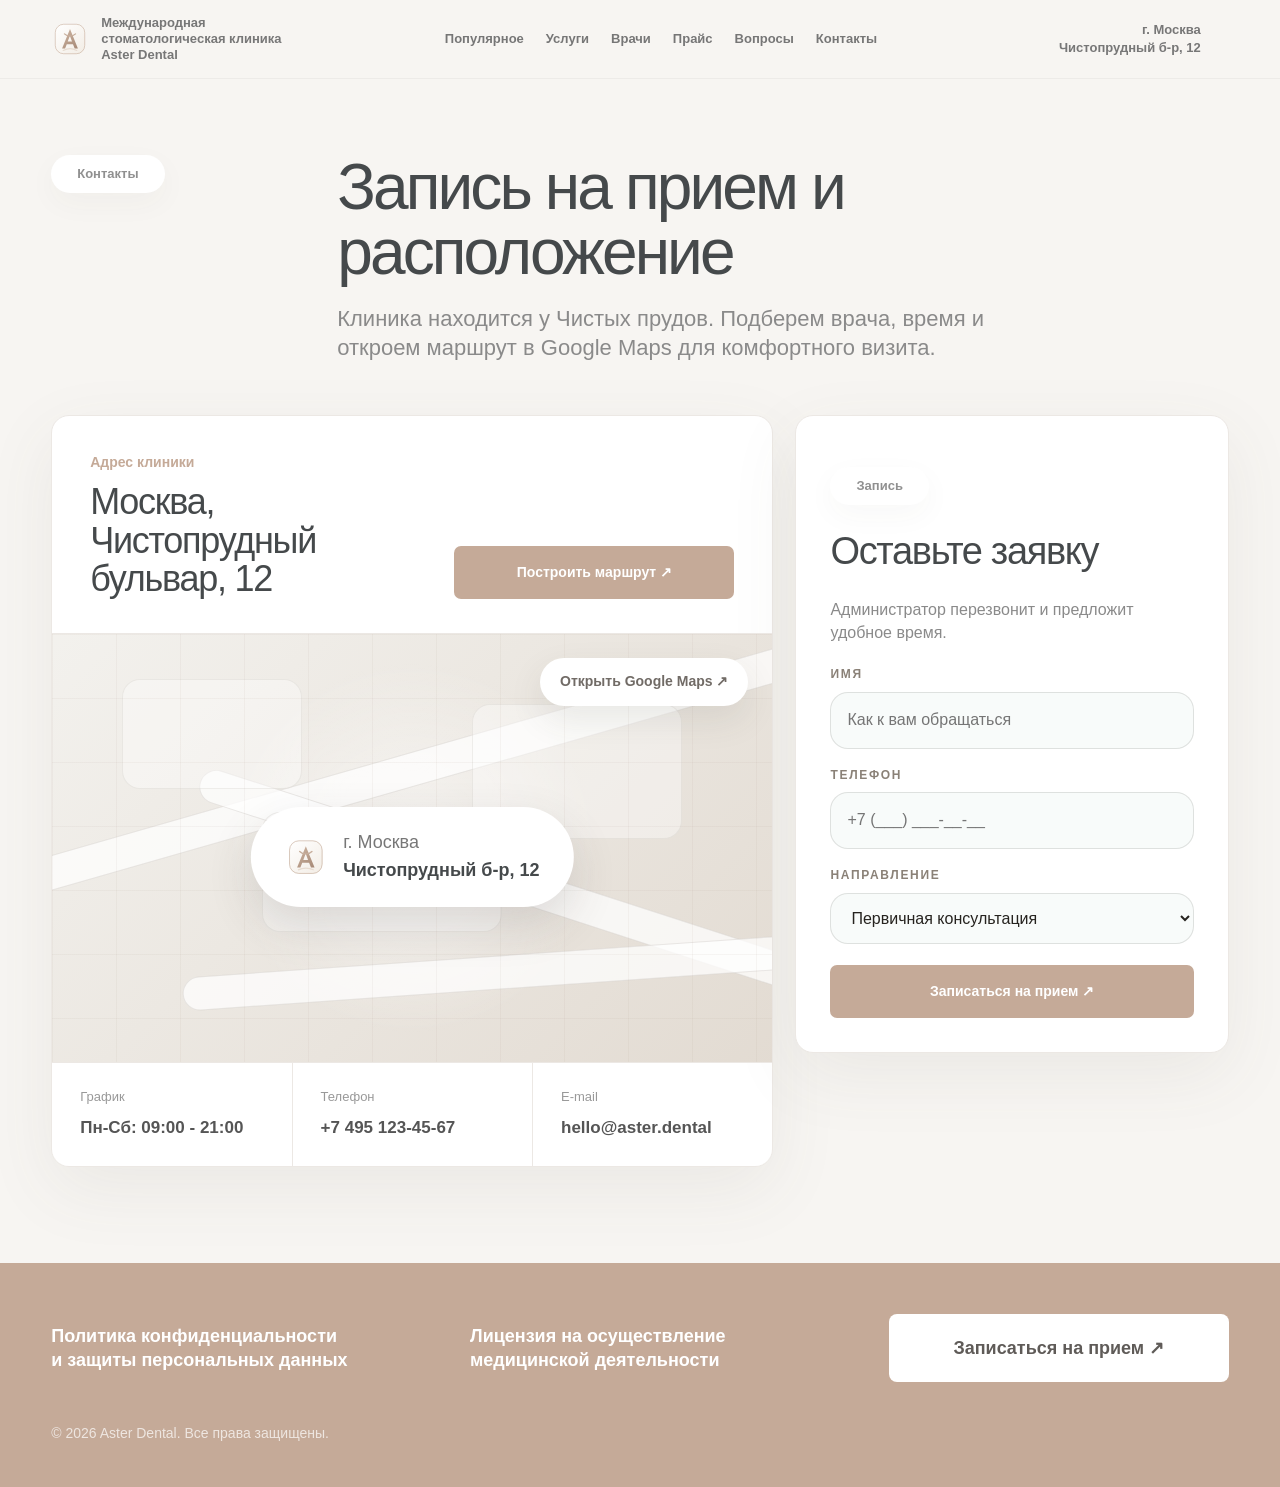
==== commit a8bdced1: "Polish Aster Dental website interactions" ====
--- a/contacts.html
+++ b/contacts.html
@@ -4,9 +4,6 @@
 <meta charset="UTF-8" />
 <meta name="viewport" content="width=device-width, initial-scale=1.0" />
 <title>Контакты — Aster Dental</title>
-<link rel="preconnect" href="https://fonts.googleapis.com" />
-<link rel="preconnect" href="https://fonts.gstatic.com" crossorigin />
-<link href="https://fonts.googleapis.com/css2?family=Bodoni+Moda:wght@400;500;600;700&family=Jost:wght@300;400;500;600;700&family=Manrope:wght@400;500;600;700&display=swap" rel="stylesheet" />
 <link rel="stylesheet" href="styles.css" />
 </head>
 <body class="ref-page">
--- a/styles.css
+++ b/styles.css
@@ -19,7 +19,7 @@
 *{box-sizing:border-box;margin:0;padding:0}
 html{scroll-behavior:smooth}
 body{
-  font-family:"Jost","Manrope",system-ui,sans-serif;
+  font-family:Arial, Helvetica, sans-serif;
   background:
     radial-gradient(circle at 15% 0%,rgba(255,255,255,.74),rgba(255,255,255,0) 340px),
     linear-gradient(180deg,rgba(255,255,255,.35),rgba(255,255,255,0) 360px),
@@ -290,7 +290,7 @@
   --ref-ink:#343638;
   background:var(--ref-bg);
   color:var(--ref-text);
-  font-family:"Jost","Manrope",system-ui,sans-serif;
+  font-family:Arial, Helvetica, sans-serif;
 }
 .ref-wrap{width:min(1180px,92vw);margin:0 auto}
 .ref-header{position:sticky;background:rgba(247,245,242,.84);backdrop-filter:blur(18px);border-bottom:1px solid rgba(0,0,0,.04)}
@@ -317,7 +317,7 @@
 .luxe-copy{max-width:790px}
 .luxe-kicker{display:block;margin-bottom:18px;color:var(--ref-accent);font-size:16px;font-weight:700;letter-spacing:.18em;text-transform:uppercase}
 .ref-hero-top{display:grid;grid-template-columns:1fr 310px;gap:44px;padding:38px 62px 28px;border-bottom:1px solid var(--ref-line)}
-.ref-hero h1{font-family:"Bodoni Moda","Times New Roman",serif;font-size:clamp(58px,7.1vw,112px);font-weight:500;line-height:.96;letter-spacing:0;color:#414344;max-width:none}
+.ref-hero h1{font-family:Arial, Helvetica, sans-serif;font-size:clamp(58px,7.1vw,112px);font-weight:400;line-height:.96;letter-spacing:-.055em;color:#414344;max-width:none}
 .ref-hero h1 span{display:inline-block;color:var(--ref-accent);text-transform:uppercase;letter-spacing:.035em}
 .ref-hero h1 em{font-style:normal;color:var(--ref-accent)}
 .ref-hero-cta{align-self:end}
@@ -358,7 +358,7 @@
 .ref-section{padding:92px 0}
 .ref-section-head{display:grid;grid-template-columns:240px minmax(0,560px);gap:46px;align-items:start;margin-bottom:42px}
 .ref-chip{display:inline-flex;width:max-content;align-items:center;justify-content:center;min-height:38px;padding:9px 26px;border-radius:999px;background:#fff;color:#909090;font-size:13px;font-weight:700;box-shadow:0 10px 30px rgba(70,65,60,.04)}
-.ref-section h2,.ref-clinic h2,.ref-review-title h2,.ref-location h2{font-family:"Bodoni Moda","Times New Roman",serif;font-size:clamp(38px,4.8vw,70px);line-height:1.02;font-weight:500;letter-spacing:0;color:#3e4142}
+.ref-section h2,.ref-clinic h2,.ref-review-title h2,.ref-location h2{font-family:Arial, Helvetica, sans-serif;font-size:clamp(38px,4.8vw,70px);line-height:1.02;font-weight:400;letter-spacing:-.045em;color:#3e4142}
 .ref-section p{color:#8b8b8b;font-size:17px;line-height:1.45}
 
 .ref-patient-flow{padding-top:38px}
@@ -406,7 +406,7 @@
 .ref-doctor img{width:100%;height:390px;object-fit:cover;object-position:center top;filter:saturate(.88) contrast(.98) sepia(.05)}
 .ref-doctor div{padding:24px}
 .ref-doctor span{color:var(--ref-accent);font-size:18px}
-.ref-doctor h3{font-family:"Bodoni Moda","Times New Roman",serif;font-size:31px;font-weight:500;line-height:1.05;margin:4px 0 12px}
+.ref-doctor h3{font-family:Arial, Helvetica, sans-serif;font-size:31px;font-weight:400;line-height:1.05;letter-spacing:-.035em;margin:4px 0 12px}
 .ref-doctor p{font-size:14px;margin-bottom:22px}
 .ref-doctor a{padding:13px 18px;border-radius:5px}
 
